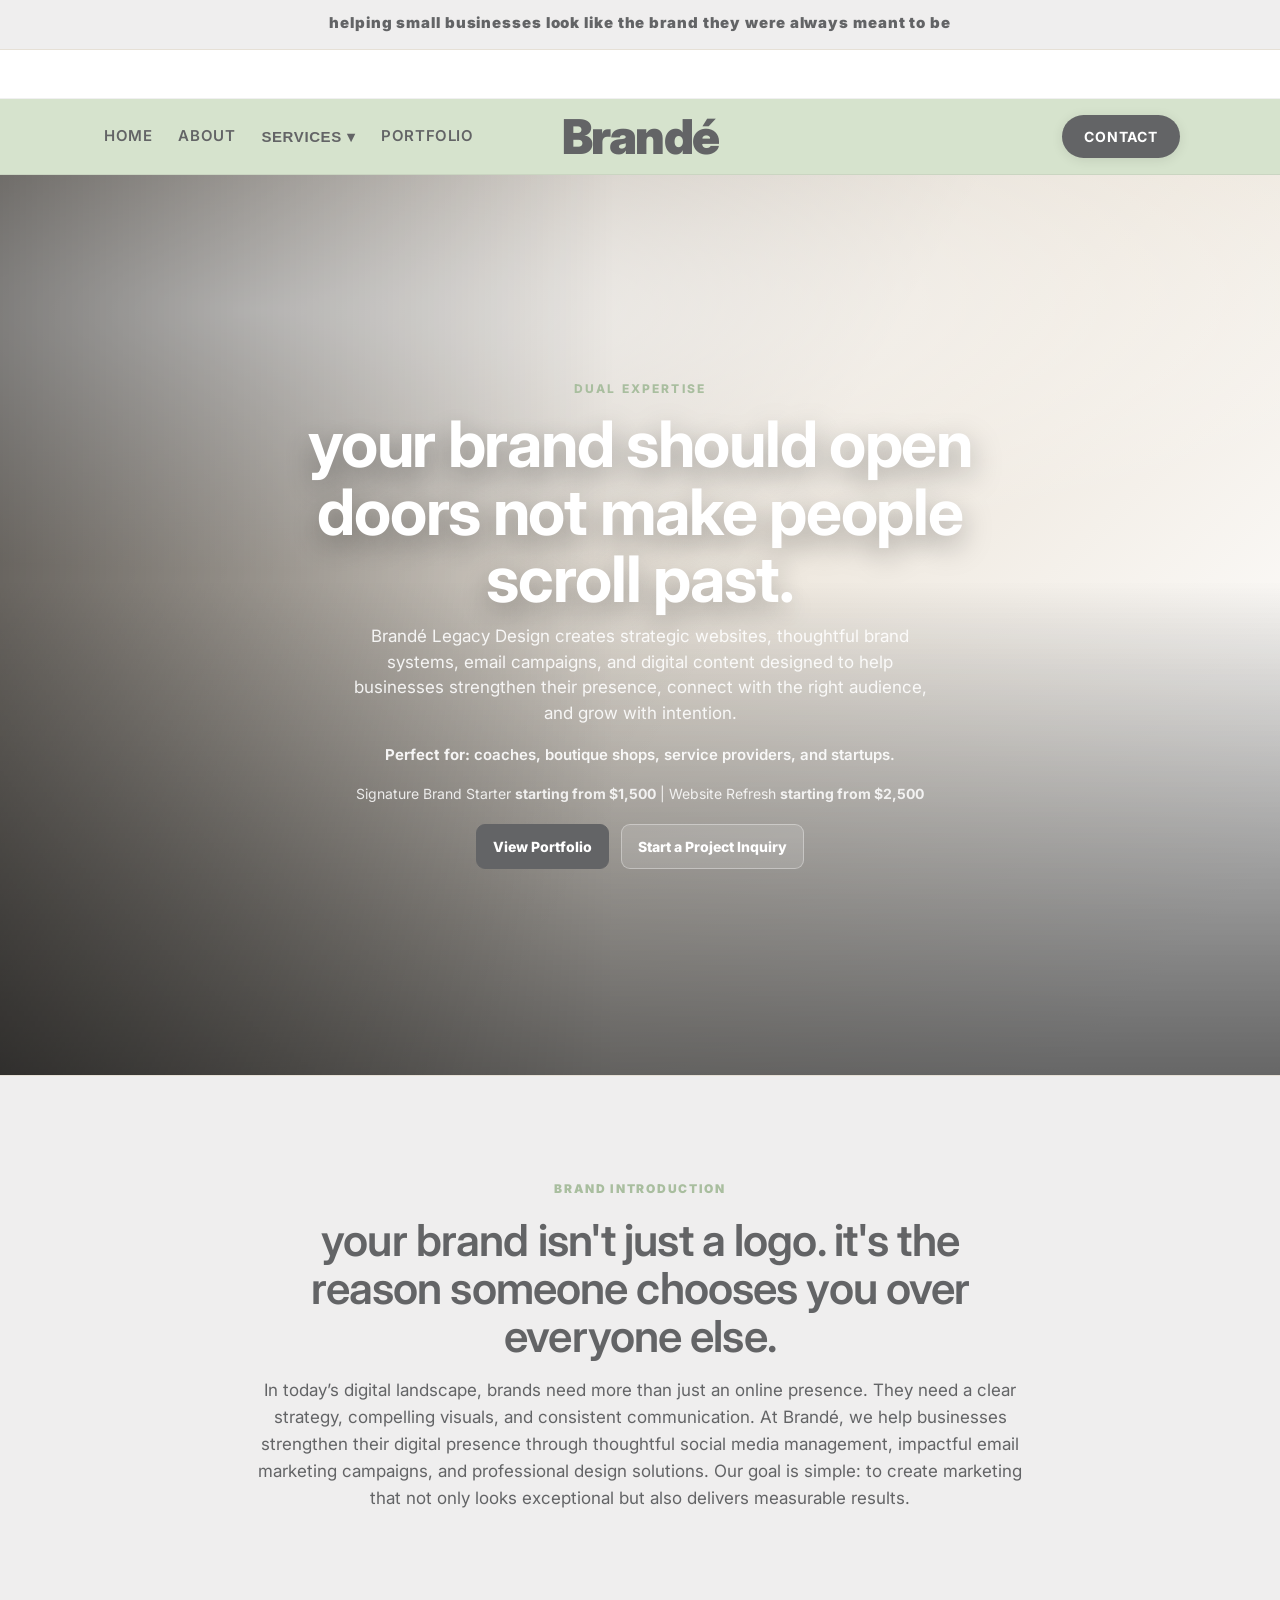
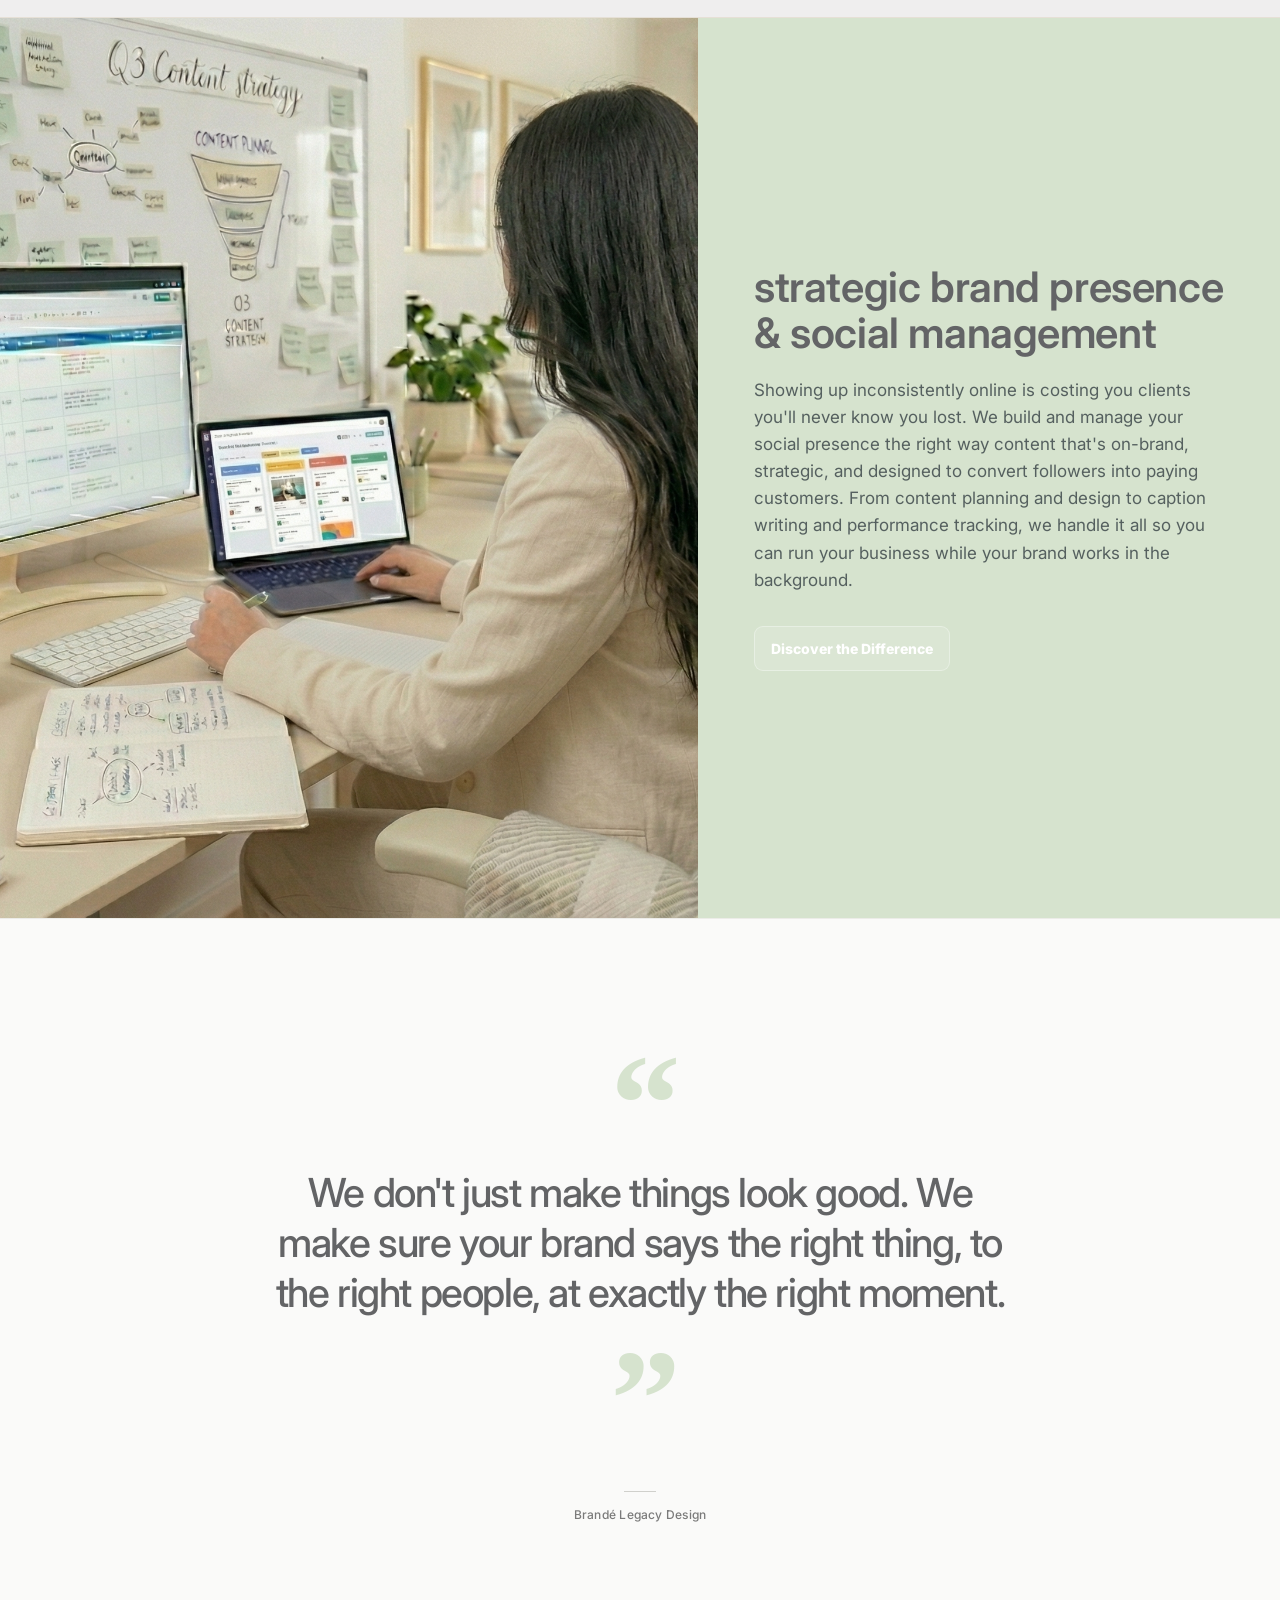
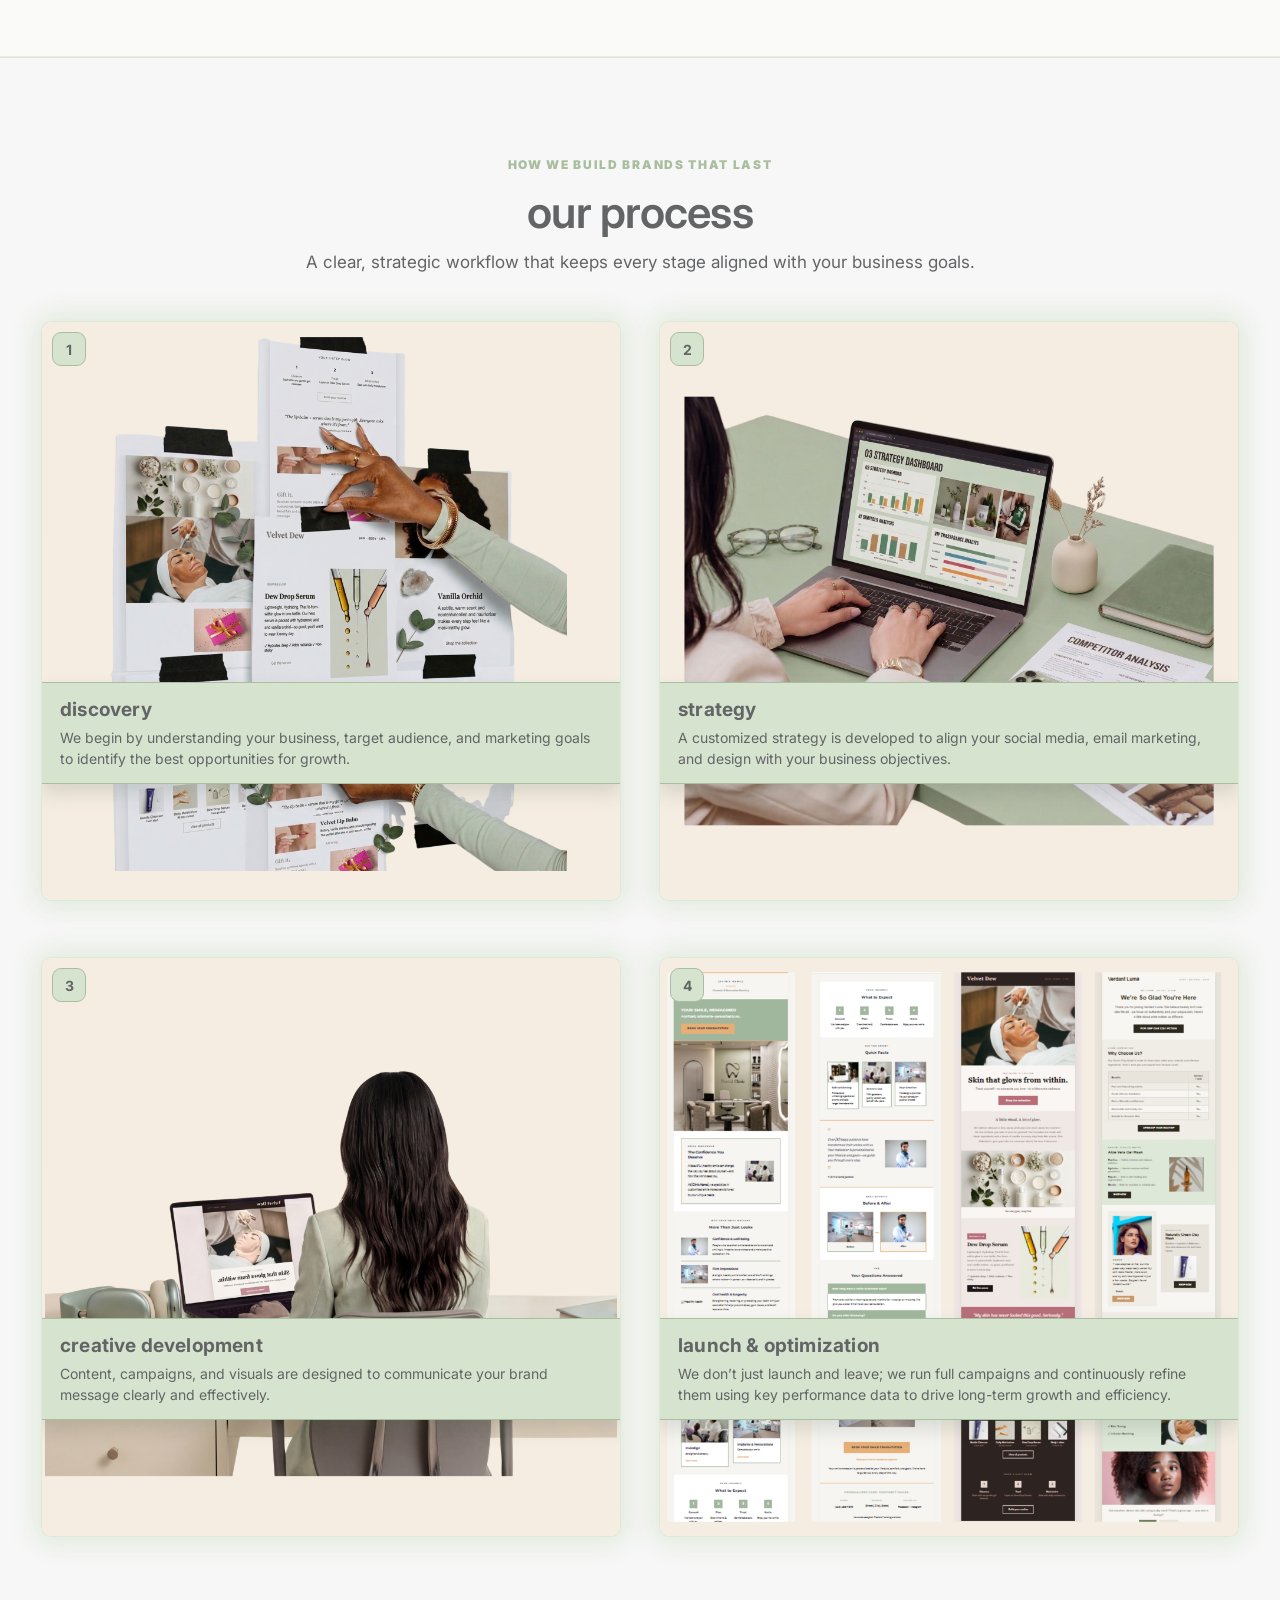
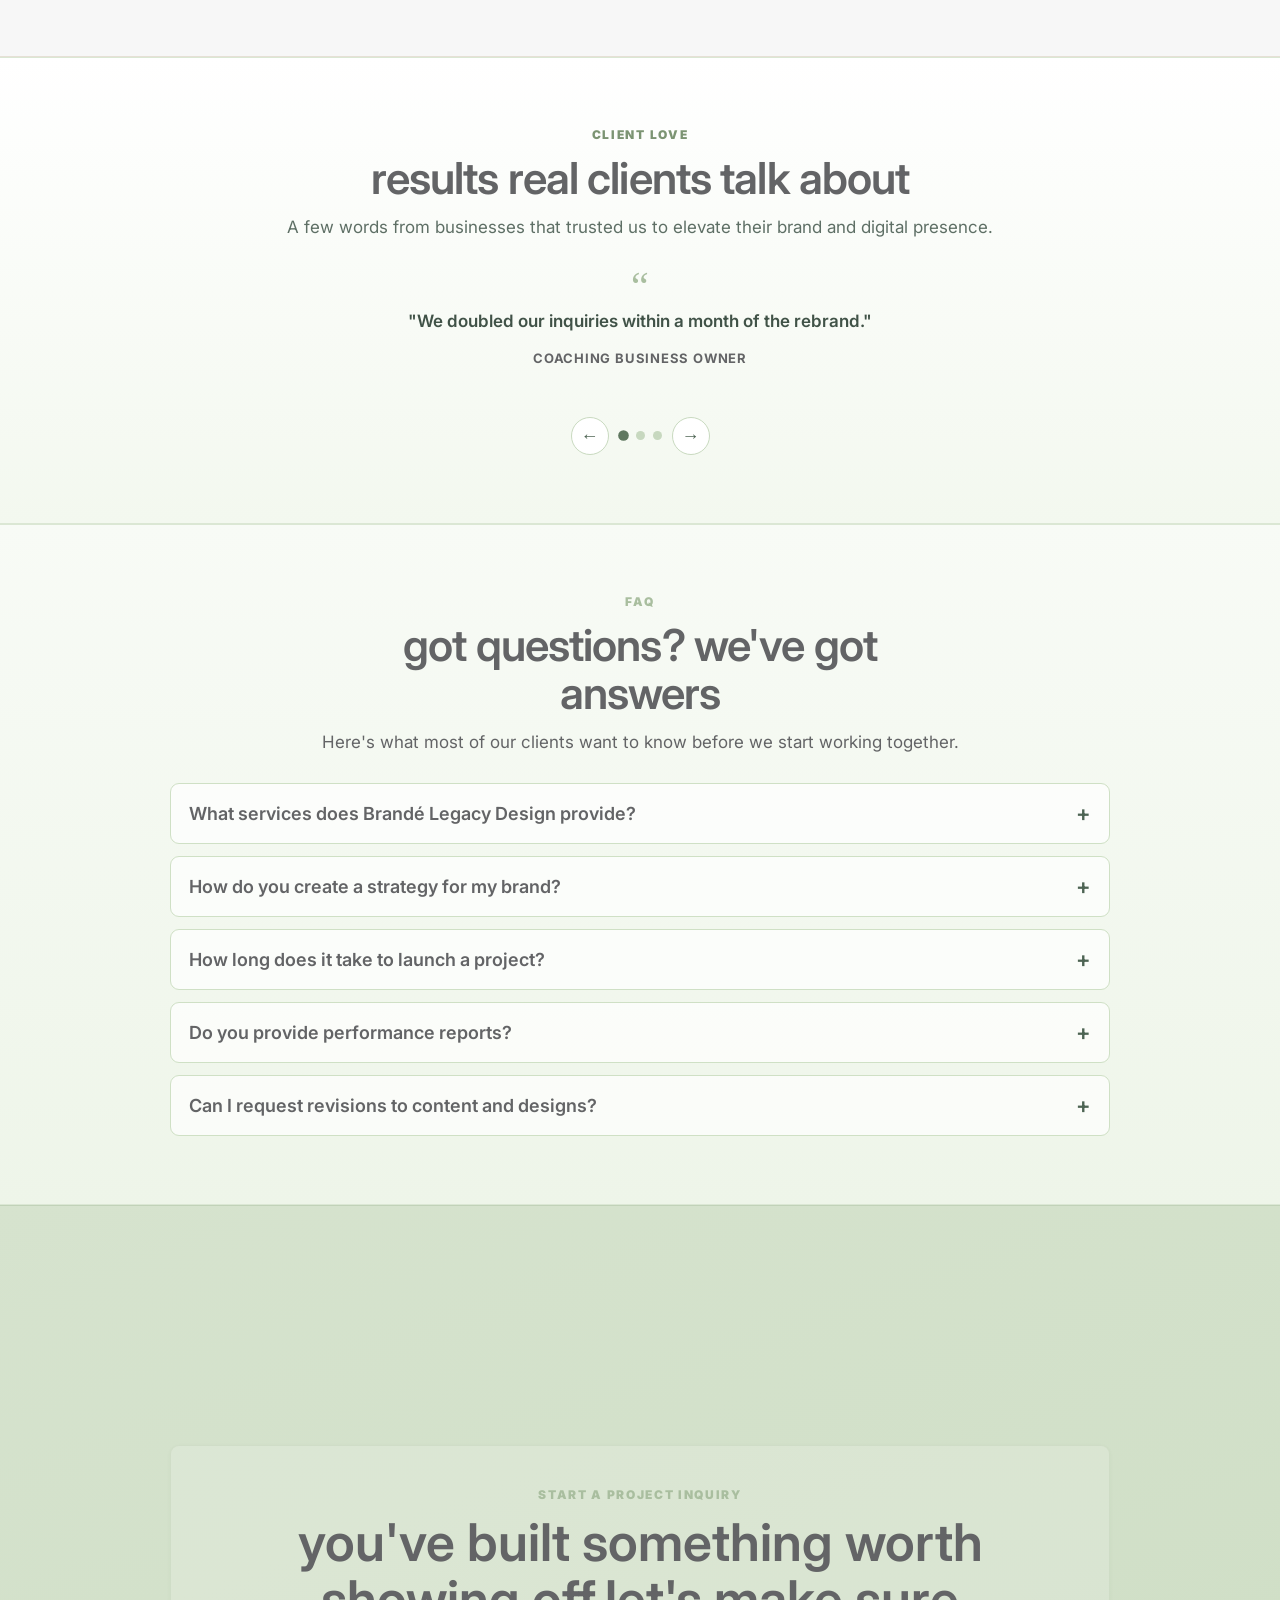
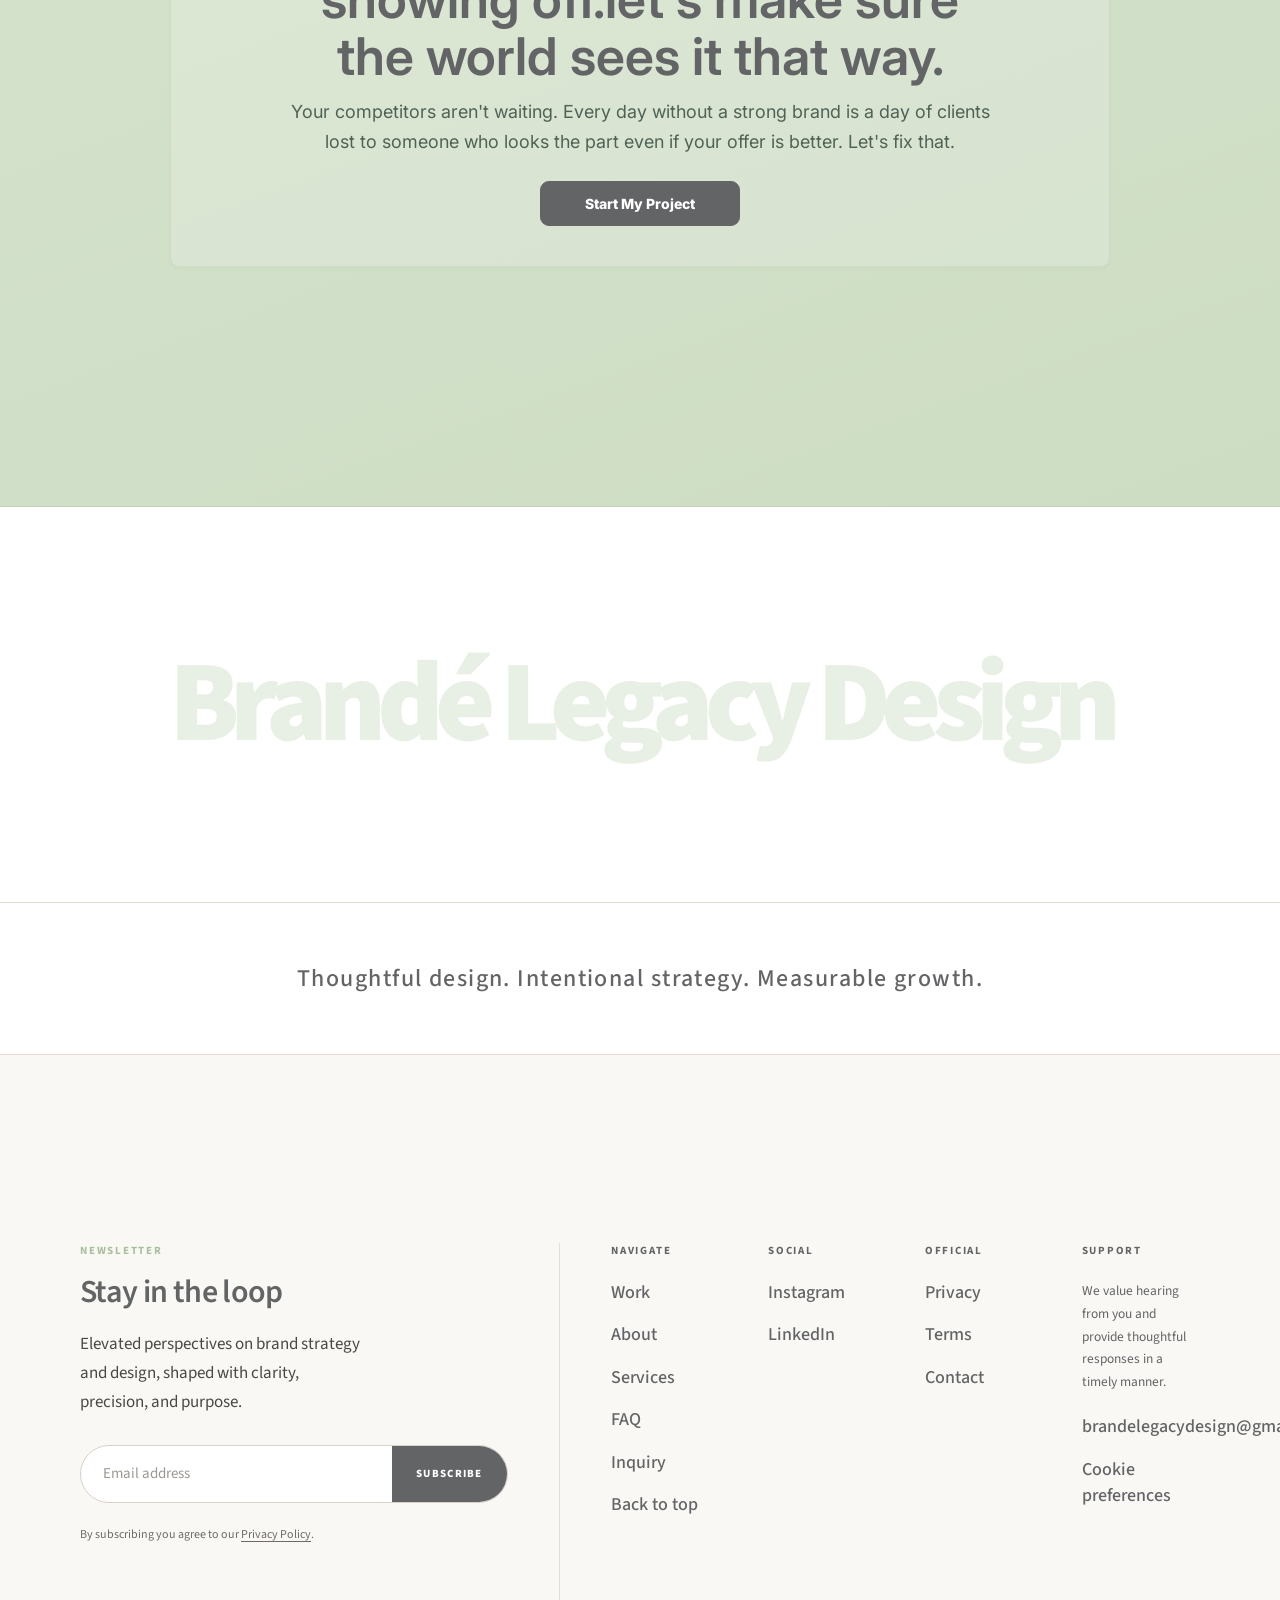
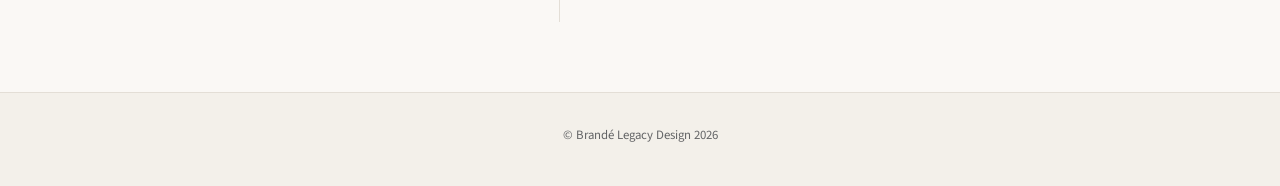
==== index.html @ 3b255304 "formupdate" ====
<!doctype html>
<html lang="en">
  <head>
    <meta charset="utf-8" />
    <meta name="viewport" content="width=device-width, initial-scale=1" />
    <title>Brand&eacute; Legacy Design</title>
    <link rel="icon" type="image/png" href="https://raw.githubusercontent.com/KeralPatel3095/Brande_Images/9cf67e094aeaa130865a33879009bbd9b97c3873/Brand%C3%A9.png">
    <link rel="stylesheet" href="includes/site-layout.css" />
    <style>
      main{padding:0}
      /* Section flow inspired by home.html */
      main > section{
        width:100%;
        min-height:auto;
        padding:68px 0;
        scroll-margin-top:120px; /* keep anchor targets below sticky header */
        overflow:visible;
        background:linear-gradient(180deg, #D6E3CE 0%, #EFEEEE 55%, #ffffff 100%);
        transition: background .45s ease;
        position:relative;
      }
      main > section > .container{
        height:auto;
        display:block;
        transform: translateY(0);
        filter:none;
      }

      /* Heading transitions: from top to down */
      main > section h1,
      main > section .sectionTitle,
      main > section .portfolioKicker,
      main > section .founderKicker,
      main > section .workflowText h2{
        opacity:0;
        transform: translateY(28px);
        transition:
          opacity 1.05s cubic-bezier(0.25, 0.46, 0.45, 0.94),
          transform 1.05s cubic-bezier(0.25, 0.46, 0.45, 0.94);
      }
      main > section.inView h1,
      main > section.inView .sectionTitle,
      main > section.inView .portfolioKicker,
      main > section.inView .founderKicker,
      main > section.inView .workflowText h2{
        opacity:1;
        transform: translateY(0);
      }

      /* Text transitions: from bottom to up */
      main > section .subhead,
      main > section .sectionLead,
      main > section .brandText,
      main > section .productDesc,
      main > section .productName,
      main > section .workflowText p,
      main > section .workflowList li{
        opacity:0;
        transform: translateY(24px);
        transition:
          opacity 1.05s cubic-bezier(0.25, 0.46, 0.45, 0.94) .16s,
          transform 1.05s cubic-bezier(0.25, 0.46, 0.45, 0.94) .16s;
      }
      main > section.inView .subhead,
      main > section.inView .sectionLead,
      main > section.inView .brandText,
      main > section.inView .productDesc,
      main > section.inView .productName,
      main > section.inView .workflowText p,
      main > section.inView .workflowList li{
        opacity:1;
        transform: translateY(0);
      }

      @media (hover: none){
        /* No extra hover transition effects */
      }
      @media (prefers-reduced-motion: reduce){
        main > section *,
        .heroImg,
        .heroImgBg{
          transition:none !important;
          animation:none !important;
          transform:none !important;
          opacity:1 !important;
          filter:none !important;
        }
      }
      section{padding:0}
      .hero{
        padding:0;
        min-height:100svh;
      }
      /* Make the hero edge-to-edge wider */
      .hero .container{
        max-width:100%;
        padding:0;
      }
      .heroGrid{
        display:grid;
        grid-template-columns: 1fr;
        gap:0;
        align-items:stretch;
        min-height:100svh;
      }
      .heroCard{
        border:0;
        border-radius:0;
        overflow:hidden;
        background:
          radial-gradient(1200px 260px at 20% 15%, rgba(255,255,255,.75), rgba(255,255,255,0)),
          linear-gradient(120deg, rgba(0,0,0,.22), rgba(0,0,0,.0) 55%),
          linear-gradient(0deg, rgba(0,0,0,.35), rgba(0,0,0,0) 55%),
          linear-gradient(135deg, #cfc6bb 0%, #efe9e0 55%, #ffffff 90%);
        position:relative;
        min-height:0;
        height:100%;
      }
      .heroImg{
        position:absolute;
        inset:0;
        overflow:hidden;
        z-index:0;
        pointer-events:none;
      }
      .heroImgBg{
        position:absolute;
        inset:-18%;
        background:
          url("https://raw.githubusercontent.com/KeralPatel3095/Brande_Images/f3fb347095c43f815e14a7463cf3993e6d46682f/hero-image.png")
          center / cover no-repeat;
        transform:scale(1);
        transform-origin:50% 50%;
        will-change:transform;
        filter:blur(0) brightness(1);
        animation:heroZoomCycle 16s ease-in-out infinite;
      }
      .heroImg::after{
        content:"";
        position:absolute;
        inset:0;
        z-index:1;
        pointer-events:none;
        background:
          linear-gradient(90deg, rgba(0,0,0,.42) 0%, rgba(0,0,0,0) 48%),
          linear-gradient(0deg, rgba(0,0,0,.38) 0%, rgba(0,0,0,0) 55%);
      }
      /* Loop: zoomed in → zoom out (full framing) → zoom in again (seamless repeat) */
      @keyframes heroZoomCycle{
        0%, 100%{
          transform:scale(1.18);
          filter:blur(0) brightness(1);
        }
        50%{
          transform:scale(1);
          filter:blur(0) brightness(1);
        }
      }
      .heroContent{
        position:relative;
        padding:34px 30px;
        display:flex;
        flex-direction:column;
        justify-content:center;
        align-items:center;
        text-align:center;
        height:100%;
        max-width:900px;
        margin:0 auto;
        width:100%;
      }
      .kicker{
        
        display:inline-flex;
        align-items:center;
        justify-content:center;
        gap:10px;
        font-weight:800;
        letter-spacing:.18em;
        text-transform:uppercase;
        font-size:12px;
        color: #a9be9f;
        /* color:rgba(255,255,255,.75); */
        margin-bottom:12px;
      }
      h1{
        margin:0 0 12px;
        font-size:64px;
        line-height:1.05;
        letter-spacing:-.02em;
        color:#ffffff;
        text-shadow:0 10px 30px rgba(0,0,0,.35);
      }
      .hero .heroContent h1{
        text-align:center;
        max-width:18ch;
        margin-left:auto;
        margin-right:auto;
        text-transform: lowercase;
      }
      .subhead{
        margin:0 0 18px;
        color:rgba(255,255,255,.88);
        font-size:17px;
        max-width:54ch;
      }
      .hero .heroContent .subhead{
        margin-left:auto;
        margin-right:auto;
        text-align:center;
      }
      .heroWhoFor{
        margin:0 0 16px;
        color:rgba(255,255,255,.9);
        font-size:15px;
        font-weight:600;
        text-align:center;
      }
      .heroPricing{
        margin:0 0 14px;
        color:rgba(255,255,255,.84);
        font-size:14px;
        text-align:center;
      }
      .heroActions{
        display:flex;
        gap:12px;
        flex-wrap:wrap;
        margin-top:6px;
        justify-content:center;
      }
      .btn{
        display:inline-flex;
        align-items:center;
        justify-content:center;
        border-radius:9px;
        padding:11px 16px;
        font-weight:800;
        font-size:14px;
        border:1px solid rgba(255,255,255,.35);
        background:rgba(255,255,255,.12);
        color:#fff;
      }
      .btn:hover{background:rgba(255,255,255,.18)}
      .btn{
        transition: color .2s ease, background .2s ease, border-color .2s ease, transform .2s ease;
      }
      .btn:hover{
        transform: translateY(-1px);
      }
      .btnPrimary{
        background:#636466;
        border-color:var(--accent);
        color:var(--accentText);
      }

      .sideCard{display:none}

      .sectionTitle{
        font-family:var(--font-sans);
        font-size:44px;
        font-weight:600;
        line-height:1.1;
        margin:0 0 10px;
        letter-spacing:-.02em;
        color:#636466;
      }
      .sectionLead{
        margin:0 0 20px;
        color:var(--muted);
        font-size:17px;
        max-width:70ch;
      }

      /* Brand note / cream blocks */
      .creamBlock{
        background:var(--cream);
        border-top:1px solid #e6e0d6;
        border-bottom:1px solid #e6e0d6;
        /* Slightly taller than default main sections (~68px) */
        padding-top:clamp(100px,10vw,104px);
        padding-bottom:clamp(100px,10vw,104px);
      }
      .founderKicker{
        font-family:var(--font-sans);
        text-align:center;
        letter-spacing:.14em;
        font-weight:900;
        font-size:12px;
        text-transform:uppercase;
        color: #a9be9f;
        margin-bottom:18px;
      }
      .creamBlock .sectionTitle{
        text-align:center;
        max-width:24ch;
        margin:0 auto 16px;
      }
      .brandText{
        font-family:var(--font-sans);
        font-weight:400;
        text-align:center;
        max-width:70ch;
        margin:0 auto;
        color:#636466;
        font-size:17px;
        line-height:1.6;
      }
      .founderSig{
        margin-top:22px;
        text-align:center;
        font-weight:900;
        color:#636466;
      }

      /* Quote strip: full-width band, centered block (#capabilities) */
      .quoteFullBleed{
        width:100%;
        margin:0;
        padding:clamp(72px,11vw,132px) clamp(20px,6vw,64px);
        box-sizing:border-box;
        background:#fafaf9;
        border-top:1px solid #ecece8;
        border-bottom:1px solid #ecece8;
      }
      .quoteFullBleedInner{
        max-width:min(var(--container),100%);
        margin:0 auto;
        display:flex;
        justify-content:center;
        align-items:center;
        width:100%;
      }
      .quoteFullBleedFigure{
        margin:0 auto;
        max-width:min(78ch,100%);
        width:100%;
        text-align:center;
        padding:0;
        border:none;
      }
      .quoteFullBleed blockquote{
        margin:0;
        padding:0;
        border:none;
        position:relative;
        text-align:center;
      }
      /* Large decorative quotation marks */
      .quoteFullBleed blockquote::before{
        content:"\201C";
        display:block;
        font-family:Georgia,"Times New Roman",Times,serif;
        font-size:clamp(72px,14vw,140px);
        line-height:.75;
        font-weight:600;
        color:var(--main);
        letter-spacing:-.08em;
        margin:0 auto clamp(4px,1.5vw,12px);
        user-select:none;
      }
      .quoteFullBleed blockquote::after{
        content:"\201D";
        display:block;
        font-family:Georgia,"Times New Roman",Times,serif;
        font-size:clamp(72px,14vw,140px);
        line-height:.75;
        font-weight:600;
        color:var(--main);
        letter-spacing:-.08em;
        margin:clamp(16px,3vw,28px) auto 0;
        user-select:none;
      }
      .quoteFullBleed .quoteText{
        margin:0;
        font-size:clamp(22px,3.6vw,40px);
        line-height:1.25;
        font-weight:500;
        letter-spacing:-.035em;
        color:#636466;
        text-wrap:balance;
      }
      .quoteFullBleed figcaption{
        margin:clamp(28px,4vw,40px) 0 0;
        padding:0;
        font-size:12px;
        font-weight:500;
        letter-spacing:.02em;
        text-transform:none;
        color:#7a7a7a;
      }
      .quoteFullBleed figcaption::before{
        content:"";
        display:block;
        width:32px;
        height:1px;
        background:#d0d0cc;
        margin:0 auto 14px;
      }

      .splitMediaWrap{
        position:relative;
      }
      .splitMediaWrap.splitRight{
        padding-right:50%;
      }
      .splitMediaWrap.splitLeft{
        padding-left:50%;
      }
      .splitMedia{
        position:absolute;
        top:0;
        bottom:0;
        width:46%;
        border-radius:9px;
        border:1px solid #e6e0d6;
        background:
          linear-gradient(135deg, rgba(0,0,0,.18), rgba(0,0,0,0) 55%),
          radial-gradient(800px 320px at 20% 40%, rgba(255,255,255,.45), rgba(255,255,255,0) 60%),
          linear-gradient(180deg, #f0ede7, #ffffff 70%);
      }
      .splitRight .splitMedia{
        right:0;
      }
      .splitLeft .splitMedia{
        left:0;
      }
      .splitMedia::after{
        content:"";
        position:absolute;
        inset:14px;
        border-radius:9px;
        border:1px dashed rgba(0,0,0,.14);
        opacity:.35;
      }
      .workflowSection{
        background:#D6E3CE;
        height:100%;
        min-height:100svh;
      }
      .workflowInner{
        display:grid;
        grid-template-columns:1.2fr 1fr;
        gap:0;
        align-items:stretch;
        min-height:100svh;
        height:100%;
      }
      .workflowMedia{
        display:flex;
        flex-direction:column;
        min-height:100svh;
        align-self:stretch;
      }
      .workflowVisual{
        flex:1 1 auto;
        min-height:100svh;
        height:100%;
        position:relative;
        overflow:hidden;
      }
      .workflowVisual .workflowImg{
        position:absolute;
        inset:0;
        width:100%;
        height:100%;
        object-fit:cover;
        display:block;
        transition: opacity .6s ease-out, transform .6s ease-out;
      }
      .workflowVisual .workflowImgDefault{
        opacity:1;
        transform:scale(1);
      }
      .workflowVisual .workflowImgHover{
        opacity:0;
        transform:scale(1.04);
      }
      .workflowVisual:hover .workflowImgDefault,
      .workflowVisual.is-alt .workflowImgDefault{
        opacity:0;
        transform:scale(1.05);
      }
      .workflowVisual:hover .workflowImgHover,
      .workflowVisual.is-alt .workflowImgHover{
        opacity:1;
        transform:scale(1);
      }
      .workflowVisualHint{
        display:none;
        margin:0;
        padding:10px 16px 0;
        font-size:11px;
        font-weight:700;
        letter-spacing:.12em;
        text-transform:uppercase;
        color:#5a6b5f;
        text-align:center;
      }
      .workflowText{
        padding:64px 56px;
        display:flex;
        flex-direction:column;
        justify-content:center;
      }
      .workflowText h2{
        font-size:42px;
        font-weight:600;
        line-height:1.1;
        margin:0 0 20px;
        color:#636466;
        text-transform:lowercase;
        letter-spacing:-0.01em;
      }
      .workflowText p{
        font-size:17px;
        color:#55605f;
        line-height:1.6;
        margin:0 0 16px;
        font-weight:400;
      }
      .workflowList{
        list-style:none;
        margin:0;
        padding:0;
      }
      .workflowList li{
        font-size:17px;
        color:#636466;
        margin-bottom:12px;
        padding-left:26px;
        position:relative;
        font-weight:500;
      }
      .workflowList li::before{
        content:"\2713";
        position:absolute;
        left:0;
        top:0;
        font-weight:700;
      }
      .workflowBtn{
        margin-top:16px;
        width:max-content;
      }
      #about{
        min-height:100svh;
        padding:0;
      }
      #about > .container{
        max-width:100%;
        padding:0;
        width:100%;
        height:100%;
      }
      #about .container.workflowSection{
        max-width:100%;
        padding:0;
        margin:0;
      }
      .productCard{
        transition: transform .35s ease, box-shadow .35s ease;
      }
      .productCard:hover{
        transform: translateY(-4px);
        box-shadow:0 12px 26px rgba(0,0,0,.08);
      }
      .advisoryKicker{
        text-align:center;
        letter-spacing:.14em;
        font-weight:900;
        font-size:12px;
        color: #a9be9f;
        text-transform:uppercase;
        margin-bottom:10px;
      }
      .advisoryLead{
        text-align:center;
        max-width:70ch;
        margin:0 auto 20px;
        color:var(--muted);
        font-weight:700;
      }
      .advisoryImages{
        display:grid;
        grid-template-columns:1fr 1fr;
        gap:18px;
        margin:18px 0 16px;
      }
      .advisorImg{
        height:320px;
        border-radius:9px;
        border:1px solid #e6e0d6;
        background:
          radial-gradient(520px 240px at 35% 20%, rgba(255,255,255,.45), rgba(255,255,255,0) 65%),
          linear-gradient(180deg, #eae2d8, #f9f7f4);
        position:relative;
        overflow:hidden;
      }
      .advisorImg::before{
        content:"";
        position:absolute;
        width:64%;
        height:70%;
        left:18%;
        bottom:-18%;
        border-radius:9px;
        background:rgba(0,0,0,.08);
        filter:blur(1px);
      }
      .cardGrid{
        display:grid;
        grid-template-columns:repeat(12, 1fr);
        gap:16px;
      }
      .card{
        border:1px solid var(--border);
        border-radius:var(--radius);
        background:#fff;
        padding:20px;
      }
      .span7{grid-column:span 7}
      .span5{grid-column:span 5}
      .span6{grid-column:span 6}
      .span12{grid-column:span 12}

      .bullets{
        margin:12px 0 0;
        padding:0;
        list-style:none;
        display:grid;
        gap:10px;
      }
      .bullets li{
        padding:12px 12px;
        border:1px solid var(--border);
        border-radius:9px;
        background:var(--surface);
      }
      .bullets li strong{
        display:block;
        margin-bottom:4px;
      }

      .processSteps{
        display:grid;
        grid-template-columns:repeat(2, minmax(0, 1fr));
        gap:20px;
        margin-top:30px;
      }
      .step{
        border:0;
        border-radius:0;
        background:transparent;
        padding:16px 10px 22px;
        display:flex;
        flex-direction:column;
        gap:14px;
        position:relative;
        overflow:visible;
        opacity:0;
        transform:translateY(16px) scale(.86);
        transition: box-shadow .3s ease, border-color .3s ease;
      }
      .step::after{
        content:none;
      }
      .step:hover{
        transform:translateY(0) scale(1);
        box-shadow:none;
      }
      @keyframes stepReveal{
        0%{
          opacity:0;
          transform:translateY(16px) scale(.9);
        }
        100%{
          opacity:1;
          transform:translateY(0) scale(1);
        }
      }
      @keyframes stepOneHero{
        0%{
          opacity:0;
          transform:translateY(16px) scale(.72);
        }
        52%{
          opacity:1;
          transform:translateY(0) scale(1.22);
        }
        100%{
          opacity:1;
          transform:translateY(0) scale(1);
        }
      }
      #portfolio.inView .processSteps .step{
        animation:stepReveal .8s cubic-bezier(.22,.61,.36,1) both;
      }
      #portfolio.inView .processSteps .step:nth-child(1){
        animation:stepOneHero 1.7s cubic-bezier(.16,.84,.44,1) both;
        z-index:2;
      }
      #portfolio.inView .processSteps .step:nth-child(2){animation-delay:1.55s}
      #portfolio.inView .processSteps .step:nth-child(3){animation-delay:1.9s}
      #portfolio.inView .processSteps .step:nth-child(4){animation-delay:2.25s}
      .stepImage{
        width:100%;
        aspect-ratio:1 / 1;
        border-radius:9px;
        overflow:hidden;
        border:0;
        background:transparent;
        position:relative;
        box-shadow:0 0 0 1px rgba(214, 227, 206, .55), 0 0 24px 8px rgba(214, 227, 206, .65);
      }
      .stepIndex{
        position:absolute;
        top:10px;
        left:10px;
        z-index:3;
        width:34px;
        height:34px;
        border-radius:9px;
        background:#D6E3CE;
        border:1px solid #a9be9f;
        color:#636466;
        display:flex;
        align-items:center;
        justify-content:center;
        font-size:14px;
        font-weight:700;
      }
      .stepImage img{
        width:100%;
        height:100%;
        object-fit:cover;
        display:block;
        transform:scale(1.02);
        transition:transform .6s ease;
      }
      .stepImageText{
        position:absolute;
        left:0;
        right:0;
        bottom:20%;
        z-index:2;
        background:#D6E3CE;
        color:#636466;
        padding:14px 18px;
        border-radius:0;
        border-top:1px solid #a9be9f;
        border-bottom:1px solid #a9be9f;
        font-size:15px;
        line-height:1.4;
        box-shadow:0 10px 18px rgba(45, 66, 47, .14);
      }
      .stepImageText strong{
        display:block;
        margin:0 0 4px;
        font-size:19px;
        font-weight:700;
        text-transform:lowercase;
        letter-spacing:.01em;
      }
      .stepImageText p{
        margin:0;
        font-size:14px;
        line-height:1.5;
        color:#636466;
      }
      .step:hover .stepImage img{
        transform:scale(1.08);
      }
      .portfolioGrid{
        display:grid;
        grid-template-columns:repeat(12, 1fr);
        gap:16px;
      }
      .thumb{
        grid-column:span 4;
        border:1px solid var(--border);
        border-radius:var(--radius);
        background:var(--surface);
        overflow:hidden;
      }
      .thumbImg{
        height:170px;
        background:
          radial-gradient(500px 120px at 15% 15%, rgba(255,255,255,.75), rgba(255,255,255,0)),
          linear-gradient(120deg, rgba(0,0,0,.10), rgba(0,0,0,0) 55%),
          linear-gradient(0deg, rgba(0,0,0,.10), rgba(0,0,0,0) 45%);
      }
      .thumbBody{padding:16px}
      .thumbBody h3{margin:0 0 6px; font-size:16px}
      .thumbBody p{margin:0; color:var(--muted); font-size:14px}

      /* Portfolio full-screen featured grid (reference layout) */
      #portfolio{
        background:var(--cream2);
        border-top:1px solid #e6e0d6;
        border-bottom:1px solid #e6e0d6;
        overflow:hidden;
      }
      #portfolio .container{
        max-width:100%;
        width:100%;
        padding-left:32px;
        padding-right:32px;
        padding-top:30px;
        padding-bottom:30px;
        justify-content:flex-start;
        align-items:center;
      }
      .portfolioKicker{
        text-align:center;
        letter-spacing:.14em;
        font-weight:900;
        font-size:12px;
        color: #a9be9f;
        text-transform:uppercase;
        margin-bottom:14px;
      }
      .portfolioTabs{
        display:flex;
        justify-content:center;
        gap:28px;
        flex-wrap:wrap;
        margin-bottom:26px;
      }
      .portfolioTab{
        font-weight:900;
        font-size:12px;
        letter-spacing:.06em;
        color:#6f6f6f;
        text-transform:uppercase;
        padding-bottom:10px;
        border-bottom:2px solid transparent;
      }
      .portfolioTabActive{
        color:#636466;
        border-bottom-color:#636466;
      }
      .featuredGrid{
        width:100%;
        display:grid;
        grid-template-columns: repeat(4, minmax(0, 1fr));
        gap:18px;
        align-items:start;
      }
      .productCard{
        display:flex;
        flex-direction:column;
        align-items:stretch;
        text-align:center;
      }
      .productImgPanel{
        height:250px;
        border-radius:9px;
        background:#fff;
        border:1px solid #e6e0d6;
        overflow:hidden;
        position:relative;
      }
      .productImgPanel img{
        width:100%;
        height:100%;
        object-fit:cover;
        display:block;
      }
      .productBadge{
        position:absolute;
        top:14px;
        left:14px;
        padding:6px 10px;
        border-radius:9px;
        border:1px solid rgba(0,0,0,.18);
        background:rgba(255,255,255,.9);
        font-weight:900;
        font-size:10px;
        letter-spacing:.08em;
        text-transform:uppercase;
        color:#636466;
        white-space:nowrap;
      }
      .productText{
        margin-top:14px;
      }
      .productName{
        font-weight:900;
        font-size:12px;
        letter-spacing:.02em;
        margin-bottom:3px;
        color:#636466;
        text-transform:uppercase;
      }
      .productDesc{
        font-weight:700;
        font-size:12px;
        color:#6f6f6f;
      }
      .portfolioFooterAction{
        margin-top:26px;
        text-align:center;
      }
      .portfolioShopBtn{
        border:1px solid #636466;
        background:transparent;
        color:#636466 !important;
        padding:10px 18px !important;
      }
      #testimonials{
        background:linear-gradient(180deg, #ffffff 0%, #f3f8ef 100%);
        border-top:1px solid #dbe7d4;
        border-bottom:1px solid #dbe7d4;
      }
      #testimonials .container{
        max-width:980px;
      }
      .testimonialsKicker{
        text-align:center;
        letter-spacing:.14em;
        font-weight:900;
        font-size:12px;
        color:#7c9473;
        text-transform:uppercase;
        margin-bottom:10px;
      }
      .testimonialsLead{
        text-align:center;
        max-width:66ch;
        margin:0 auto 28px;
        color:#5e6f65;
        font-size:17px;
        line-height:1.6;
      }
      .testimonialsCarousel{
        max-width:760px;
        margin:0 auto;
      }
      .testimonialsViewport{
        overflow:hidden;
      }
      .testimonialsTrack{
        display:flex;
        transition:transform .35s ease;
        will-change:transform;
      }
      .testimonialCard{
        min-width:100%;
        border:none;
        border-radius:0;
        background:transparent;
        padding:10px 4px;
        box-shadow:none;
        position:relative;
        text-align:center;
      }
      .testimonialCard::before{
        content:"\201C";
        position:absolute;
        top:-2px;
        left:50%;
        transform:translateX(-50%);
        font-size:40px;
        line-height:1;
        color:#a9be9f;
        font-family:Georgia, "Times New Roman", serif;
      }
      .testimonialQuote{
        margin:28px auto 14px;
        color:#405247;
        font-size:17px;
        line-height:1.65;
        font-weight:600;
        max-width:62ch;
      }
      .testimonialByline{
        margin:0;
        color:#636466;
        font-size:13px;
        font-weight:700;
        text-transform:uppercase;
        letter-spacing:.06em;
      }
      .testimonialsControls{
        margin-top:10px;
        display:flex;
        align-items:center;
        justify-content:center;
        gap:10px;
      }
      .testimonialNavBtn{
        width:38px;
        height:38px;
        border:1px solid #c9dac0;
        border-radius:999px;
        background:#fff;
        color:#4f6554;
        font-size:18px;
        line-height:1;
        cursor:pointer;
      }
      .testimonialNavBtn:hover{
        background:#f4faf0;
      }
      .testimonialDots{
        display:flex;
        align-items:center;
        gap:8px;
      }
      .testimonialDot{
        width:9px;
        height:9px;
        border-radius:999px;
        border:none;
        background:#c7d8bf;
        cursor:pointer;
        padding:0;
      }
      .testimonialDot.is-active{
        background:#5f775f;
        transform:scale(1.18);
      }
      #faq{
        background:linear-gradient(180deg, #f8fbf6, #eef5e9);
        border-top:1px solid #dbe7d4;
        border-bottom:1px solid #dbe7d4;
      }
      #faq .container{
        max-width:980px;
      }
      .faqKicker{
        text-align:center;
        letter-spacing:.14em;
        font-weight:900;
        font-size:12px;
        color: #a9be9f;
        text-transform:uppercase;
        margin-bottom:10px;
      }
      .faqLead{
        text-align:center;
        max-width:66ch;
        margin:0 auto 26px;
        color:#636466;
        font-size:17px;
        line-height:1.6;
      }
      .faqList{
        display:grid;
        gap:12px;
      }
      .faqItem{
        border:1px solid #cfe0c5;
        border-radius:9px;
        background:rgba(255,255,255,.72);
        overflow:hidden;
      }
      .faqItem summary{
        list-style:none;
        cursor:pointer;
        padding:16px 18px;
        font-weight:600;
        color:#636466;
        display:flex;
        align-items:center;
        justify-content:space-between;
        gap:14px;
      }
      .faqItem summary::-webkit-details-marker{
        display:none;
      }
      .faqItem summary::after{
        content:"+";
        font-size:22px;
        line-height:1;
        color:#4d6453;
        transition:transform .25s ease;
      }
      .faqItem[open] summary::after{
        transform:rotate(45deg);
      }
      .faqAnswer{
        padding:0 18px 16px;
        color:#4c5b52;
        font-size:17px;
        line-height:1.6;
      }
      .faqAnswer p{
        margin:0;
      }
      #final-cta{
        background:linear-gradient(160deg, #d6e3ce 0%, #cdddc3 100%);
        border-top:1px solid #c1d2b8;
        border-bottom:1px solid #c1d2b8;
        min-height:100svh;
        padding:0;
      }
      #final-cta .container{
        max-width:980px;
        min-height:100svh;
        display:flex;
        align-items:center;
        justify-content:center;
      }
      .finalCtaCard{
        border:1px solid rgba(185, 204, 176, .35);
        background:rgba(255,255,255,.18);
        border-radius:9px;
        padding:40px 28px;
        text-align:center;
        box-shadow:0 1px 4px rgba(67, 91, 70, .035);
        width:100%;
      }
      .finalCtaKicker{
        text-align:center;
        letter-spacing:.14em;
        font-weight:900;
        font-size:12px;
        color: #a9be9f;
        text-transform:uppercase;
        margin-bottom:10px;
      }
      .finalCtaTitle{
        margin:0 auto 12px;
        max-width:22ch;
        font-size:clamp(34px, 5vw, 52px);
        line-height:1.1;
        color:#636466;
        text-transform:lowercase;
        font-weight:600;
      }
      .finalCtaText{
        margin:0 auto 24px;
        max-width:64ch;
        color:#4f6255;
        font-size:18px;
        line-height:1.65;
      }
      .finalCtaBtn{
        min-width:200px;
      }

      /* —— Mobile: hero image, “more info” workflow, Our process —— */
      @keyframes heroZoomCycleMobile{
        0%, 100%{ transform:scale(1.1); filter:blur(0) brightness(1); }
        50%{ transform:scale(1); filter:blur(0) brightness(1); }
      }
      @media (max-width: 768px){
        .heroImgBg{
          background-position:center 32%;
          animation:heroZoomCycleMobile 14s ease-in-out infinite;
        }
        .heroImg::after{
          background:
            linear-gradient(180deg, rgba(0,0,0,.52) 0%, rgba(0,0,0,.28) 42%, rgba(0,0,0,.12) 100%),
            linear-gradient(90deg, rgba(0,0,0,.38) 0%, rgba(0,0,0,0) 52%);
        }
        .heroContent{
          padding:28px 18px 36px;
        }
        .hero .heroContent h1{
          max-width:22ch;
          font-size:clamp(30px,8.2vw,40px);
          line-height:1.12;
          text-transform: lowercase;
        }
        .hero .heroContent .subhead{
          font-size:16px;
          max-width:42ch;
        }
        .heroActions{
          gap:10px;
        }

        /* More info: same crossfade as desktop; tap toggles on touch */
        #about{
          min-height:auto;
          padding:0;
        }
        .workflowInner{
          grid-template-columns:1fr;
          min-height:auto;
          height:auto;
        }
        .workflowMedia{
          min-height:0;
        }
        .workflowVisual{
          min-height:min(72vw,380px);
          height:min(72vw,380px);
          flex:none;
          position:relative;
          overflow:hidden;
          display:block;
          cursor:pointer;
          -webkit-tap-highlight-color:transparent;
        }
        .workflowVisual .workflowImg{
          position:absolute;
          inset:0;
          width:100%;
          height:100%;
          min-height:0;
          max-height:none;
          object-fit:cover;
        }
        .workflowVisualHint{
          display:block;
        }
        .workflowText{
          padding:36px 20px 44px;
        }
        .workflowText h2{
          font-size:clamp(28px,6vw,34px);
          margin-bottom:14px;
        }
        .workflowText p{
          font-size:16px;
          margin-bottom:14px;
        }
        .workflowBtn{
          width:100%;
          max-width:100%;
          justify-content:center;
        }

        /* Our process */
        #portfolio .container{
          padding:24px 16px 36px;
        }
        #portfolio .sectionTitle{
          font-size:clamp(28px,6vw,36px);
        }
        #portfolio .sectionLead{
          font-size:16px;
          padding:0 4px;
        }
        .processSteps{
          grid-template-columns:1fr;
          gap:28px;
          margin-top:22px;
        }
        .step{
          padding:8px 0 18px;
        }
        .stepImage{
          aspect-ratio:auto;
          display:flex;
          flex-direction:column;
          overflow:visible;
          border-radius:10px;
        }
        .stepImage img{
          aspect-ratio:1/1;
          height:auto;
          min-height:220px;
          max-height:min(88vw,360px);
          object-fit:cover;
        }
        .stepImageText{
          position:relative;
          left:auto;
          right:auto;
          bottom:auto;
          margin-top:0;
          padding:16px 14px;
          border-radius:0 0 10px 10px;
          border-top:1px solid #a9be9f;
          border-bottom:1px solid #a9be9f;
          box-shadow:none;
        }
        .stepImageText strong{
          font-size:18px;
        }
        .stepImageText p{
          font-size:15px;
        }
        #portfolio.inView .processSteps .step:nth-child(2),
        #portfolio.inView .processSteps .step:nth-child(3),
        #portfolio.inView .processSteps .step:nth-child(4){
          animation-delay:.12s;
        }
      }
      @media (hover: none) and (min-width: 769px){
        .workflowVisualHint{
          display:block;
        }
      }
      @media (max-width: 480px){
        .workflowVisual{
          min-height:min(78vw,340px);
          height:min(78vw,340px);
        }
        .stepImage img{
          min-height:200px;
        }
      }
    </style>
  </head>

  <body>
    <div class="headerPreNav" id="headerPreNav" style="--pre-hide:0">
      <div class="promoStrip">
        <div class="container">
          <div class="promoText" style="text-transform: lowercase;">Helping Small Businesses Look Like the Brand They Were Always Meant to Be</div>
        </div>
      </div>
      <div class="SpaceInBetween" aria-hidden="true">
        <div class="container">
          <div class="spaceInBetweenText"></div>
        </div>
      </div>
    </div>

    <header class="siteHeaderBar" id="siteHeaderBar" aria-label="Main header">
      <div class="container">
        <div class="topbar">
          <button
            type="button"
            class="menuToggleButton"
            id="mobileMenuToggle"
            aria-label="Open navigation menu"
            aria-controls="mobilePrimaryNav"
            aria-expanded="false"
          >
            ☰
          </button>

          <nav class="leftNav" aria-label="Primary navigation left">
            <ul>
              <li><a class="link" href="index.html">Home</a></li>
              <li><a class="link" href="about.html">About</a></li>
              <li>
                <button
                  type="button"
                  class="navButton"
                  data-mega="services"
                  aria-haspopup="dialog"
                  aria-controls="megaMenuOverlay"
                >
                  Services ▾
                </button>
              </li>

              <li>
                <a class="link" href="portfolio.html">Portfolio</a>
              </li>
            </ul>
          </nav>

          <a href="index.html" class="logoWordmark" aria-label="Brandé Legacy Design logo">Brand&eacute;</a>

          <nav class="rightNav" id="mobilePrimaryNav" aria-label="Primary navigation right">
            <ul>
              <li><a class="ctaBtn" href="contact.html">Contact</a></li>
            </ul>
          </nav>
        </div>
      </div>
    </header>

    <!-- Full-page mega menu overlay (Services only) -->
    <div id="megaMenuOverlay" class="overlayMenu" role="dialog" aria-modal="true" aria-hidden="true">

      <div class="overlayInner">
        <div class="overlayLeft">
          <button type="button" class="overlayBack" id="megaMenuBack">Back</button>
          <div class="overlayTitle" id="megaMenuTitle">Services</div>

          <div class="overlayList" role="menu" aria-label="Menu items">
            <button type="button" class="overlayItem" data-services-target="Brand-focusedmarketingwebsites.html">
              Brand-focused marketing websites
            </button>
            <button type="button" class="overlayItem" data-services-target="emailcampaigndesign.html">
              Email Campaign Design
            </button>
            <!-- <button type="button" class="overlayItem" data-services-target="instagramstoriesandpost.html">
              Instagram post and stories
            </button>
            <button type="button" class="overlayItem" data-services-target="brandidentity.html">
              Brand Identity
            </button> -->
            <button type="button" class="overlayItem" data-services-target="socialmediammanagemtent.html">
              Social media management
            </button>
          </div>
        </div>

        <div class="overlayRight">
          <div class="overlayPreviewGrid" aria-label="Images preview">
            <div class="overlayPreviewTile">
              <div class="previewBadge" style="top:12px; left:12px;">Featured</div>
              <img
                alt=""
                loading="lazy"
                src="images/"
                style="object-position: 16% 50%;"
              />
            </div>

            <div class="overlayPreviewTile">
              <div class="previewBadge" style="top:12px; left:12px;">New</div>
              <img
                alt=""
                loading="lazy"
                src=""
                style="object-position: 48% 50%;"
              />
            </div>

            <div class="overlayPreviewTile">
              <div class="previewBadge" style="top:12px; left:12px;">Limited</div>
              <img
                alt=""
                loading="lazy"
                src=""
                style="object-position: 74% 50%;"
              />
            </div>
          </div>
        </div>
      </div>
    </div>

    <main>
      <!-- 1. The Hero Section: First Impression -->
      <section class="hero" id="top" aria-label="Hero section">
        <div class="container">
          <div class="heroGrid">
            <div class="heroCard">
              <div class="heroImg" aria-hidden="true">
                <span class="heroImgBg"></span>
              </div>
              <div class="heroContent">
                <div class="kicker">dual expertise</div>
                <h1>Your brand should open doors not make people scroll past.</h1>
                <p class="subhead">
                  Brandé Legacy Design creates strategic websites, thoughtful brand systems, email campaigns, and digital content designed to help businesses strengthen their presence, connect with the right audience, and grow with intention.
                </p>
                <p class="heroWhoFor">
                  <strong>Perfect for:</strong> coaches, boutique shops, service providers, and startups.
                </p>
                <p class="heroPricing">
                  Signature Brand Starter <strong>starting from $1,500</strong> | Website Refresh <strong>starting from $2,500</strong>
                </p>
                <div class="heroActions">
                  <a class="btn btnPrimary" href="portfolio.html">View Portfolio</a>
                  <a class="btn" href="#final-cta">Start a Project Inquiry</a>
                </div>
              </div>
            </div>

            <aside class="sideCard" aria-label="Quick summary">
              <div>
                <h2>the full-cycle approach</h2>
                <p>A stunning website is the foundation; a managed social presence is the engine.</p>
                <div class="pillRow" aria-label="Highlights">
                  <div class="pill">Design + Management</div>
                  <div class="pill">Monthly Analytics</div>
                  <div class="pill">Strategy + Execution</div>
                </div>
              </div>
              <div>
                <p><strong>Currently booking:</strong> next month.</p>
              </div>
            </aside>
          </div>
        </div>
      </section>

      <!-- 2.Brand introduction -->
      <section id="value" aria-label="Founder note" class="creamBlock">
        <div class="container">
          <div class="founderKicker">BRAND INTRODUCTION</div>
          <h2 class="sectionTitle" style="text-transform: lowercase;">
            Your brand isn't just a logo. It's the reason someone chooses you over everyone else.          </h2>
          <p class="brandText">
            In today&rsquo;s digital landscape, brands need more than just an online presence. They need a clear strategy, compelling visuals, and consistent communication.
            At Brand&eacute;, we help businesses strengthen their digital presence through thoughtful social media management, impactful email marketing campaigns, and professional design solutions.
            Our goal is simple: to create marketing that not only looks exceptional but also delivers measurable results.
          </p>
        </div>
      </section>

      <!-- more info  -->
      <section id="about" aria-label="About Brandé Legacy Design">
        <div class="container workflowSection">
          <div class="workflowInner">
            <div class="workflowMedia">
              <div
                class="workflowVisual"
                tabindex="0"
                role="button"
                aria-label="Switch between two brand photos"
                aria-pressed="false"
              >
                <img class="workflowImg workflowImgDefault" src="images/Home1.1.png" alt="Brand presence visual" loading="lazy" />
                <img class="workflowImg workflowImgHover" src="images/Home1.2.png" alt="Alternate brand visual" loading="lazy" />
              </div>
              <!-- <p class="workflowVisualHint">Tap image to see alternate view</p> -->
            </div>
            <div class="workflowText">
              <h2>Strategic Brand Presence & Social Management</h2>
              <p>
                Showing up inconsistently online is costing you clients you'll never know you lost. We build and manage your social presence the right way content that's on-brand, strategic, and designed to convert followers into paying customers.
                From content planning and design to caption writing and performance tracking, we handle it all so you can run your business while your brand works in the background. </p>
             
             
              <a href="socialmediammanagemtent.html" class="btn workflowBtn">Discover the Difference</a>
            </div>
          </div>
        </div>
      </section>

      <!-- 3b. Minimal quote block (between story and process) -->
      <section id="capabilities" class="quoteFullBleed" aria-label="Brand philosophy">
        <div class="quoteFullBleedInner">
          <figure class="quoteFullBleedFigure">
            <blockquote>
              <p class="quoteText">
                We don't just make things look good. We make sure your brand says the right thing, to the right people, at exactly the right moment.</p>
            </blockquote>
            <figcaption>Brand&eacute; Legacy Design</figcaption>
          </figure>
        </div>
      </section>

      <!-- our Process -->
      <section id="portfolio" aria-label="Our process">
        <div class="container">
          <div class="portfolioKicker">How We Build Brands That Last</div>
          <h2 class="sectionTitle" style="text-align:center; max-width:20ch; margin:0 auto 14px; text-transform:lowercase;">Our Process</h2>
          <p class="sectionLead" style="text-align:center; max-width:70ch; margin:0 auto 10px;">
            A clear, strategic workflow that keeps every stage aligned with your business goals.
          </p>

          <div class="processSteps" aria-label="Our process steps">
            <article class="step">
              <div class="stepImage">
                <span class="stepIndex">1</span>
                <img src="images/Home.Discovery.jpg" alt="" loading="lazy" />
                <div class="stepImageText">
                  <strong>Discovery</strong>
                  <p>We begin by understanding your business, target audience, and marketing goals to identify the best opportunities for growth.</p>
                </div>
              </div>
            </article>
            <article class="step">
              <div class="stepImage">
                <span class="stepIndex">2</span>
                <img src="images/Home.Stratergy.jpg" alt="" loading="lazy" />
                <div class="stepImageText">
                  <strong>Strategy</strong>
                  <p>A customized strategy is developed to align your social media, email marketing, and design with your business objectives.</p>
                </div>
              </div>
            </article>
            <article class="step">
              <div class="stepImage">
                <span class="stepIndex">3</span>
                <img src="images/Home.Creative.jpg" alt="" loading="lazy" />
                <div class="stepImageText">
                  <strong>Creative Development</strong>
                  <p>Content, campaigns, and visuals are designed to communicate your brand message clearly and effectively.</p>
                </div>
              </div>
            </article>
            <article class="step">
              <div class="stepImage">
                <span class="stepIndex">4</span>
                <img src="images/Home.Launch&Optimization.jpg" alt="" loading="lazy" />
                <div class="stepImageText">
                  <strong>Launch &amp; Optimization</strong>
                  <p>We don’t just launch and leave; we run full campaigns and continuously refine them using key performance data to drive long-term growth and efficiency.</p>
                </div>
              </div>
            </article>
          </div>
        </div>
      </section>

      <!-- Client Testimonials -->
      <section id="testimonials" aria-label="Client testimonials">
        <div class="container">
          <div class="testimonialsKicker">Client Love</div>
          <h2 class="sectionTitle" style="text-align:center; max-width:24ch; margin:0 auto 12px; text-transform:lowercase;">Results real clients talk about</h2>
          <p class="testimonialsLead">A few words from businesses that trusted us to elevate their brand and digital presence.</p>
          <div class="testimonialsCarousel" data-testimonials>
            <div class="testimonialsViewport">
              <div class="testimonialsTrack">
                <article class="testimonialCard">
                  <p class="testimonialQuote">"We doubled our inquiries within a month of the rebrand."</p>
                  <p class="testimonialByline">Coaching business owner</p>
                </article>
                <article class="testimonialCard">
                  <p class="testimonialQuote">"Our website finally reflects the quality of our services and clients noticed immediately."</p>
                  <p class="testimonialByline">Boutique service provider</p>
                </article>
                <article class="testimonialCard">
                  <p class="testimonialQuote">"The content strategy gave us consistency, confidence, and measurable growth."</p>
                  <p class="testimonialByline">Startup founder</p>
                </article>
              </div>
            </div>
            <div class="testimonialsControls" aria-label="Testimonial controls">
              <button class="testimonialNavBtn" type="button" data-testimonial-prev aria-label="Previous testimonial">&#8592;</button>
              <div class="testimonialDots" data-testimonial-dots></div>
              <button class="testimonialNavBtn" type="button" data-testimonial-next aria-label="Next testimonial">&#8594;</button>
            </div>
          </div>
        </div>
      </section>

      <!-- FAQ -->
      <section id="faq" aria-label="Frequently asked questions">
        <div class="container">
          <div class="faqKicker">FAQ</div>
          <h2 class="sectionTitle" style="text-align:center; max-width:18ch; margin:0 auto 12px; text-transform:lowercase;">Got Questions? We've Got Answers</h2>
          <p class="faqLead">
Here's        what most of our clients want to know before we start working together.          </p>
          <div class="faqList">
            <details class="faqItem">
              <summary>What services does Brandé Legacy Design provide?</summary>
              <div class="faqAnswer">
                <p>We offer brand identity design, brand strategy, social media management, email marketing campaigns, and design services — all tailored for small businesses and startups who want to grow with intention.</p>
              </div>
            </details>
            <details class="faqItem">
              <summary>How do you create a strategy for my brand?</summary>
              <div class="faqAnswer">
                <p>Every strategy starts with a discovery session where we learn your business inside out your audience, your goals, your competitors. From there, we build a brand roadmap that's custom to you, not copied from a template.</p>
              </div>
            </details>
            <details class="faqItem">
              <summary>How long does it take to launch a project?</summary>
              <div class="faqAnswer">
                <p>Project timelines depend on scope, but most engagements begin with planning and setup in the first 1-2 weeks, followed by launch and ongoing optimization.</p>
              </div>
            </details>
            <details class="faqItem">
              <summary>Do you provide performance reports?</summary>
              <div class="faqAnswer">
                <p>Yes. We share clear performance insights, including reach, engagement, and campaign outcomes, so you can see what is working and where we optimize next.</p>
              </div>
            </details>
            <details class="faqItem">
              <summary>Can I request revisions to content and designs?</summary>
              <div class="faqAnswer">
                <p>Absolutely. Revisions are part of the workflow to ensure the final output reflects your brand standards and communicates your message effectively.</p>
              </div>
            </details>
          </div>
        </div>
      </section>
<!-- Final CTA -->
      <section id="final-cta" aria-label="Final call to action">
        <div class="container">
          <div class="finalCtaCard">
            <div class="finalCtaKicker">Start a Project Inquiry</div>
            <h2 class="finalCtaTitle">You've built something worth showing off.Let's make sure the world sees it that way.</h2>
            <p class="finalCtaText">
             Your competitors aren't waiting. Every day without a strong brand is a day of clients lost to someone who looks the part even if your offer is better. Let's fix that.
            </p>
            <a class="btn btnPrimary finalCtaBtn" href="mailto:brandelegacydesign@gmail.com">Start My Project</a>
          </div>
        </div>
      </section>

    </main>

    <a href="index.html" class="footerWordmarkFull" aria-label="Brandé Legacy Design — Home">
      <h2 class="footerWordmarkLarge oneLine">Brand&eacute; Legacy Design</h2>
    </a>

    <footer class="footerMega" aria-label="Footer">
      <div class="footerTaglineBand">
        <div class="container">
          <p class="footerTagline">Thoughtful design. Intentional strategy. Measurable growth.</p>
        </div>
      </div>

      <div class="container footerMegaInner">
        <div class="footerSplit">
          <div class="footerSubscribe">
            <p class="footerSubscribeKicker">Newsletter</p>
            <h2 class="footerSubscribeTitle">Stay in the loop</h2>
            <p class="footerSubscribeText">
               Elevated perspectives on brand strategy and design, shaped with clarity, precision, and purpose.
            </p>
            <form class="footerSignupForm" action="#" method="post" onsubmit="return false;">
              <input
                type="email"
                name="email"
                placeholder="Email address"
                autocomplete="email"
                required
                aria-label="Email address for newsletter"
              />
              <button type="submit">Subscribe</button>
            </form>
            <p class="footerSubscribeLegal">
              By subscribing you agree to our
              <a href="/privacy" onclick="return false;">Privacy Policy</a>.
            </p>
          </div>

          <div class="footerColumns">
            <div class="footerColMega">
              <h3 class="footerColHead">Navigate</h3>
              <ul class="footerColList">
                <li><a href="portfolio.html">Work</a></li>
                <li><a href="about.html">About</a></li>
                <li><a href="#value">Services</a></li>
                <li><a href="#faq">FAQ</a></li>
                <li><a href="#final-cta">Inquiry</a></li>
                <li><a href="#top">Back to top</a></li>
              </ul>
            </div>
            <div class="footerColMega">
              <h3 class="footerColHead">Social</h3>
              <ul class="footerColList">
                <li><a href="https://www.instagram.com/brandelegacydesign/?hl=en" onclick="return false;">Instagram</a></li>
                <li><a href="#" onclick="return false;">LinkedIn</a></li>
              </ul>
            </div>
            <div class="footerColMega">
              <h3 class="footerColHead">Official</h3>
              <ul class="footerColList">
                <li><a href="/privacy" onclick="return false;">Privacy</a></li>
                <li><a href="/terms" onclick="return false;">Terms</a></li>
                <li><a href="contact.html">Contact</a></li>
              </ul>
            </div>
            <div class="footerColMega">
              <h3 class="footerColHead">Support</h3>
              <p class="footerSupportText">
                We value hearing from you and provide thoughtful responses in a timely manner.
              </p>
              <ul class="footerColList">
                <li><a href="mailto:hello@yourdomain.com">brandelegacydesign@gmail.com</a></li>
                <li><a href="#" onclick="return false;">Cookie preferences</a></li>
              </ul>
            </div>
          </div>
        </div>
      </div>

      <div class="footerSubBar">
        <div class="container footerSubBarFlex">
          <!-- <span class="footerLocale">English (US) <span class="caret" aria-hidden="true">▾</span></span>
          <span aria-hidden="true">·</span> -->
          <span>© Brand&eacute; Legacy Design 2026</span>
        </div>
      </div>
    </footer>

    <script>
      (function () {
        var header = document.getElementById('siteHeaderBar');
        var toggleBtn = document.getElementById('mobileMenuToggle');
        if (!header || !toggleBtn) return;

        var mobileQuery = window.matchMedia('(max-width: 768px)');
        var closeSelectors = '.leftNav a, .rightNav a, .leftNav .navButton';

        function setOpen(isOpen) {
          header.classList.toggle('mobile-nav-open', isOpen);
          toggleBtn.setAttribute('aria-expanded', isOpen ? 'true' : 'false');
          toggleBtn.setAttribute('aria-label', isOpen ? 'Close navigation menu' : 'Open navigation menu');
          toggleBtn.textContent = isOpen ? '✕' : '☰';
        }

        toggleBtn.addEventListener('click', function () {
          setOpen(!header.classList.contains('mobile-nav-open'));
        });

        document.querySelectorAll(closeSelectors).forEach(function (el) {
          el.addEventListener('click', function () {
            if (mobileQuery.matches) setOpen(false);
          });
        });

        function syncDesktopState() {
          if (!mobileQuery.matches) setOpen(false);
        }

        if (mobileQuery.addEventListener) {
          mobileQuery.addEventListener('change', syncDesktopState);
        } else if (mobileQuery.addListener) {
          mobileQuery.addListener(syncDesktopState);
        }
      })();
    </script>
    <script>
      (function () {
        var overlay = document.getElementById('megaMenuOverlay');
        if (!overlay) return;

        var titleEl = document.getElementById('megaMenuTitle');
        var closeBtn = overlay.querySelector('.overlayClose');
        var backBtn = document.getElementById('megaMenuBack');
        var menuButtons = document.querySelectorAll('button[data-mega]');
        var itemButtons = overlay.querySelectorAll('.overlayItem');

        function openOverlay() {
          if (titleEl) titleEl.textContent = 'Services';
          overlay.classList.add('open');
          overlay.setAttribute('aria-hidden', 'false');
          document.body.style.overflow = 'hidden';
        }

        function closeOverlay() {
          overlay.classList.remove('open');
          overlay.setAttribute('aria-hidden', 'true');
          document.body.style.overflow = '';
        }

        var closeTimer = null;
        var hoveringNav = false;
        var hoveringOverlay = false;

        function scheduleClose() {
          if (closeTimer) window.clearTimeout(closeTimer);
          closeTimer = window.setTimeout(function () {
            if (!hoveringNav && !hoveringOverlay) closeOverlay();
          }, 160);
        }

        menuButtons.forEach(function (btn) {
          btn.addEventListener('click', function () {
            if (overlay.classList.contains('open')) {
              closeOverlay();
            } else {
              openOverlay();
            }
          });

          // Open on hover (desktop/tablet with a mouse/trackpad)
          var supportsHover =
            window.matchMedia && window.matchMedia('(hover: hover) and (pointer: fine)').matches;
          if (supportsHover) {
            btn.addEventListener('mouseenter', function () {
              hoveringNav = true;
              if (closeTimer) window.clearTimeout(closeTimer);
              openOverlay();
            });
            btn.addEventListener('mouseleave', function () {
              hoveringNav = false;
              scheduleClose();
            });
          }
        });

        overlay.addEventListener('mouseenter', function () {
          hoveringOverlay = true;
          if (closeTimer) window.clearTimeout(closeTimer);
        });
        overlay.addEventListener('mouseleave', function () {
          hoveringOverlay = false;
          scheduleClose();
        });

        if (closeBtn) closeBtn.addEventListener('click', closeOverlay);
        if (backBtn) backBtn.addEventListener('click', closeOverlay);

        overlay.addEventListener('click', function (e) {
          if (e.target === overlay) closeOverlay();
        });

        window.addEventListener('keydown', function (e) {
          if (e.key === 'Escape') closeOverlay();
        });

        itemButtons.forEach(function (btn) {
          btn.addEventListener('click', function () {
            var target = btn.getAttribute('data-services-target');
            closeOverlay();
            if (!target) return;
            if (target.indexOf('.html') !== -1) {
              window.location.href = target;
            } else if (target.charAt(0) === '#') {
              window.location.hash = target;
            } else {
              window.location.href = target;
            }
          });
        });
      })();
    </script>
    <script>
      (function () {
        var sections = document.querySelectorAll('main > section');
        if (!sections || sections.length === 0) return;

        var observer = new IntersectionObserver(
          function (entries, obs) {
            entries.forEach(function (entry) {
              if (entry.isIntersecting) {
                entry.target.classList.add('inView');
                obs.unobserve(entry.target);
              }
            });
          },
          { threshold: 0.18, rootMargin: '0px 0px -12% 0px' }
        );

        sections.forEach(function (s) {
          observer.observe(s);
        });
      })();
    </script>
    <script>
      (function () {
        var pre = document.getElementById('headerPreNav');
        var bar = document.getElementById('siteHeaderBar');
        if (!pre || !bar) return;

        var fadeRange = 480;
        var ticking = false;

        function updateHeaderMotion() {
          ticking = false;
          var y = window.scrollY || document.documentElement.scrollTop || 0;
          var p = Math.min(Math.max(y / fadeRange, 0), 1);
          pre.style.setProperty('--pre-hide', String(p));
          pre.classList.toggle('is-collapsed', p > 0.9);
          bar.classList.toggle('is-stuck', y > 10);
        }

        function onScroll() {
          if (!ticking) {
            ticking = true;
            requestAnimationFrame(updateHeaderMotion);
          }
        }

        window.addEventListener('scroll', onScroll, { passive: true });
        window.addEventListener('resize', updateHeaderMotion);
        updateHeaderMotion();
      })();
    </script>
    <script>
      (function () {
        var el = document.querySelector('#about .workflowVisual');
        if (!el) return;

        function allowTapToggle() {
          return window.matchMedia('(hover: none)').matches || window.innerWidth <= 768;
        }

        function syncAria() {
          var on = el.classList.contains('is-alt');
          el.setAttribute('aria-pressed', on ? 'true' : 'false');
        }

        el.addEventListener('click', function () {
          if (!allowTapToggle()) return;
          el.classList.toggle('is-alt');
          syncAria();
        });

        el.addEventListener('keydown', function (e) {
          if (!allowTapToggle()) return;
          if (e.key === 'Enter' || e.key === ' ') {
            e.preventDefault();
            el.classList.toggle('is-alt');
            syncAria();
          }
        });

        window.addEventListener('resize', function () {
          if (!allowTapToggle() && el.classList.contains('is-alt')) {
            el.classList.remove('is-alt');
            syncAria();
          }
        });
      })();
    </script>
    <script>
      (function () {
        var root = document.querySelector('[data-testimonials]');
        if (!root) return;

        var track = root.querySelector('.testimonialsTrack');
        var slides = root.querySelectorAll('.testimonialCard');
        var prevBtn = root.querySelector('[data-testimonial-prev]');
        var nextBtn = root.querySelector('[data-testimonial-next]');
        var dotsWrap = root.querySelector('[data-testimonial-dots]');
        if (!track || !slides.length || !prevBtn || !nextBtn || !dotsWrap) return;

        var index = 0;
        var dots = [];

        function render() {
          track.style.transform = 'translateX(-' + (index * 100) + '%)';
          dots.forEach(function (dot, i) {
            var active = i === index;
            dot.classList.toggle('is-active', active);
            dot.setAttribute('aria-current', active ? 'true' : 'false');
          });
        }

        function goTo(i) {
          index = (i + slides.length) % slides.length;
          render();
        }

        slides.forEach(function (_, i) {
          var dot = document.createElement('button');
          dot.type = 'button';
          dot.className = 'testimonialDot' + (i === 0 ? ' is-active' : '');
          dot.setAttribute('aria-label', 'Go to testimonial ' + (i + 1));
          dot.addEventListener('click', function () { goTo(i); });
          dotsWrap.appendChild(dot);
          dots.push(dot);
        });

        prevBtn.addEventListener('click', function () { goTo(index - 1); });
        nextBtn.addEventListener('click', function () { goTo(index + 1); });

        render();
      })();
    </script>
  </body>
</html>
---- includes/site-layout.css ----
@import url("https://fonts.googleapis.com/css2?family=DM+Sans:wght@400;500;600&family=Inter:wght@300;400;500;600&family=Poppins:wght@400;500;600&family=Source+Sans+3:ital,wght@0,400;0,500;0,600;0,700;1,400&display=swap");
      :root{
        --main:#D6E3CE;
        --bg:#D6E3CE;
        --text:#636466;
        --muted:#636466;
        --border:#C7D7BE;
        --surface:#EFEEEE;
        --cream:#EFEEEE;
        --cream2:#F7F7F7;
        --accent:#636466; /* high-contrast CTA */
        --accentText:#ffffff;
        --radius:14px;
        --shadow:0 10px 30px rgba(0,0,0,.06);
        --container:1120px;
        --font-sans:"Inter", "Poppins", "DM Sans", "Helvetica Neue", Helvetica, Arial, ui-sans-serif, system-ui, -apple-system, Segoe UI, Roboto, sans-serif;
      }
      *{box-sizing:border-box}
      html{
        scroll-behavior:smooth;
        /* Avoid overflow-x:hidden here — it breaks position:sticky for the header in many browsers */
        scroll-padding-top:96px;
      }
      body{
        margin:0;
        font-family:var(--font-sans);
        font-size:17px;
        color:var(--text);
        background:linear-gradient(180deg, #D6E3CE 0%, #EFEEEE 55%, #ffffff 100%);
        line-height:1.5;
        font-weight:400;
        overflow-x:clip;
      }
      @supports not (overflow:clip){
        /* visible keeps sticky header working; clip is preferred to trim horizontal bleed */
        body{overflow-x:visible}
      }
      a{color:inherit; text-decoration:none}
      .container{max-width:var(--container); margin:0 auto; padding:0 20px}
      /* Promo + gap above nav; .siteHeaderBar stays sticky at top while scrolling */
      .headerPreNav{
        --pre-hide:0;
        background:var(--main);
      }
      .headerPreNav.is-collapsed{
        pointer-events:none;
      }
      .promoStrip{
        background:var(--surface);
        border-bottom:1px solid #e6e0d6;
        transition:
          opacity 1.25s cubic-bezier(.22,.61,.36,1),
          transform 1.25s cubic-bezier(.22,.61,.36,1);
        opacity:calc(1 - var(--pre-hide));
        transform:translateY(calc(var(--pre-hide) * -12px));
        will-change:opacity, transform;
      }
      .promoStrip .container{
        padding:12px 20px 14px;
      }
      .promoText{
        width:100%;
        text-align:center;
        font-weight:900;
        letter-spacing:.06em;
        font-size:15px;
        color:var(--text);
      }
      .SpaceInBetween{
        background:#ffffff;
        border-bottom:1px solid rgba(0,0,0,.06);
        min-height:clamp(48px,12vh,30px);
        transition:
          opacity 1.35s cubic-bezier(.22,.61,.36,1) .22s,
          transform 1.35s cubic-bezier(.22,.61,.36,1) .22s;
        opacity:calc(1 - var(--pre-hide));
        transform:translateY(calc(var(--pre-hide) * -22px));
        will-change:opacity, transform;
      }
      .SpaceInBetween .container{
        padding:0 20px;
        min-height:inherit;
      }
      .spaceInBetweenText{display:none}
      .siteHeaderBar{
        position:sticky;
        top:0;
        z-index:100;
        isolation:isolate;
        /* Brand sage — same as --main / #D6E3CE on every page */
        background:rgba(214,227,206,.94);
        backdrop-filter:saturate(180%) blur(12px);
        -webkit-backdrop-filter:saturate(180%) blur(12px);
        border-bottom:1px solid rgba(99,100,102,.1);
        transition:
          box-shadow .35s cubic-bezier(.22,.61,.36,1),
          background .35s ease,
          border-color .35s ease;
      }
      .siteHeaderBar.is-stuck{
        background:rgba(214,227,206,.98);
        box-shadow:0 10px 36px rgba(45,55,48,.1);
        border-bottom-color:rgba(99,100,102,.14);
      }
      .topbar{
        display:grid;
        grid-template-columns: 1fr auto 1fr;
        align-items:center;
        padding:14px 0 13px;
        gap:18px;
        transition:padding .3s ease;
      }
      .siteHeaderBar.is-stuck .topbar{
        padding:11px 0 10px;
      }
      .leftNav, .rightNav{
        display:flex;
        align-items:center;
        gap:18px;
        flex-wrap:wrap;
      }
      .leftNav{justify-content:flex-start}
      .rightNav{justify-content:flex-end}
      .brand{
        display:none;
      }
      .logoWordmark{
        font-size:48px;
        font-weight:900;
        letter-spacing:-.04em;
        line-height:1;
        color:var(--text);
        user-select:none;
      }
      .menuToggleButton{
        display:none;
        border:1px solid rgba(99,100,102,.2);
        background:#fff;
        color:#636466;
        border-radius:10px;
        width:42px;
        height:42px;
        align-items:center;
        justify-content:center;
        font-size:24px;
        line-height:1;
        cursor:pointer;
      }
      nav ul{
        list-style:none;
        margin:0;
        padding:0;
        display:flex;
        align-items:center;
        gap:18px;
      }
      nav a.link{
        position:relative;
        display:inline-block;
        color:#636466;
        font-weight:600;
        font-size:15px;
        letter-spacing:.04em;
        text-transform:uppercase;
        padding:8px 4px;
        transition:color .2s ease;
      }
      nav a.link::after{
        content:'';
        position:absolute;
        left:4px;
        right:4px;
        bottom:4px;
        height:2px;
        background:currentColor;
        opacity:.22;
        transform:scaleX(0);
        transform-origin:50% 50%;
        transition:transform .28s cubic-bezier(.22,.61,.36,1), opacity .2s ease;
      }
      nav a.link:hover{
        color:#3d3f41;
      }
      nav a.link:hover::after{
        transform:scaleX(1);
        opacity:.35;
      }

      details{
        position:relative;
      }
      details > summary{
        list-style:none;
        cursor:pointer;
        color:var(--muted);
        font-weight:600;
        font-size:18px;
      }
      details > summary::-webkit-details-marker{display:none}
      .dropdown{
        position:absolute;
        right:0;
        top:calc(100% + 12px);
        width:min(520px, 82vw);
        background:#fff;
        border:1px solid var(--border);
        border-radius:var(--radius);
        box-shadow:var(--shadow);
        padding:12px;
      }
      /* Navigation mega-menu panels */
      .menuPanel{
        position:absolute;
        top:calc(100% + 14px);
        left:0;
        background:#fff;
        border:1px solid var(--border);
        border-radius:18px;
        box-shadow:var(--shadow);
        padding:14px;
        z-index:120;
      }
      .servicesMenu{
        width:min(360px, 82vw);
      }
      .menuLeftList{
        display:flex;
        flex-direction:column;
        gap:10px;
      }
      .menuItem{
        display:block;
        padding:10px 12px;
        border-radius:14px;
        font-weight:800;
        color:#636466;
        background:transparent;
        border:1px solid transparent;
        font-size:18px;
      }
      .menuItem:hover{
        background:var(--surface);
        border-color:var(--border);
      }
      .portfolioPreviewGrid{
        display:grid;
        grid-template-columns: repeat(2, minmax(0, 1fr));
        gap:12px;
      }
      .previewTile{
        border:1px solid #e6e0d6;
        border-radius:16px;
        overflow:hidden;
        background:#fff;
        position:relative;
        height:160px;
      }
      .previewTile img{
        width:100%;
        height:100%;
        object-fit:cover;
        display:block;
      }
      .previewBadge{
        position:absolute;
        top:10px;
        left:10px;
        padding:6px 10px;
        border-radius:999px;
        border:1px solid rgba(0,0,0,.18);
        background:rgba(255,255,255,.92);
        font-weight:900;
        font-size:10px;
        letter-spacing:.08em;
        text-transform:uppercase;
      }

      /* Full-page mega menu overlay (Services) */
      .navButton{
        background:transparent;
        border:none;
        color:#636466;
        font-weight:600;
        font-size:15px;
        letter-spacing:.04em;
        text-transform:uppercase;
        cursor:pointer;
        padding:8px 4px;
        transition:color .2s ease, transform .2s ease;
      }
      .navButton:hover{
        color:#3d3f41;
        transform:translateY(-1px);
      }

      .overlayMenu{
        position:fixed;
        inset:0;
        background:linear-gradient(180deg, rgba(214,227,206,.86) 0%, rgba(239,238,238,.86) 55%, rgba(255,255,255,.82) 100%);
        backdrop-filter:saturate(150%) blur(6px);
        z-index:200;
        opacity:0;
        transform: translateY(-6px) scale(0.99);
        pointer-events:none;
        transition: opacity .25s ease, transform .25s ease;
      }
      .overlayMenu.open{
        opacity:1;
        transform: translateY(0) scale(1);
        pointer-events:auto;
      }

      .overlayInner{
        height:100%;
        display:grid;
        grid-template-columns: 320px 1fr;
      }
      .overlayLeft{
        border-right:1px solid #d8e2e6;
        padding:34px 26px;
      }
      .overlayTitle{
        font-weight:900;
        letter-spacing:.02em;
        font-size:18px;
        margin:0 0 18px;
      }
      .overlayBack{
        border:none;
        background:transparent;
        color:var(--text);
        font-weight:900;
        font-size:13px;
        letter-spacing:.02em;
        cursor:pointer;
        padding:0;
        margin:0 0 14px;
        transition: opacity .2s ease, transform .2s ease;
      }
      .overlayBack:hover{
        transform: translateY(-1px);
        opacity:.85;
      }
      .overlayItem{
        width:100%;
        text-align:left;
        background:transparent;
        border:none;
        padding:12px 0;
        border-bottom:1px solid rgba(0,0,0,.08);
        display:flex;
        align-items:center;
        justify-content:space-between;
        color:#636466;
        font-weight:800;
        font-size:17px;
        cursor:pointer;
        transition: color .2s ease, border-color .2s ease;
      }
      .overlayItem span{
        color:var(--text);
        font-weight:900;
      }
      .overlayItem:hover{
        color:#636466;
      }
      .overlayRight{
        padding:40px 34px;
        overflow:auto;
      }
      .overlayPreviewGrid{
        display:grid;
        grid-template-columns: repeat(3, minmax(0, 1fr));
        gap:18px;
        align-items:start;
      }
      .overlayPreviewTile{
        border:1px solid rgba(0,0,0,.08);
        border-radius:16px;
        overflow:hidden;
        background:#fff;
        aspect-ratio: 1 / 1;
        position:relative;
        transition: transform .35s ease, box-shadow .35s ease, border-color .35s ease;
      }
      .overlayPreviewTile img{
        width:100%;
        height:100%;
        object-fit:cover;
        display:block;
        transition: transform .45s ease;
      }
      .overlayPreviewTile:hover{
        transform: translateY(-4px);
        box-shadow: 0 16px 40px rgba(0,0,0,.12);
        border-color: rgba(0,0,0,.16);
      }
      .overlayPreviewTile:hover img{
        transform: scale(1.06);
      }
      .overlayClose{
        position:absolute;
        top:18px;
        right:18px;
        width:42px;
        height:42px;
        border-radius:999px;
        border:1px solid rgba(0,0,0,.14);
        background:#fff;
        font-weight:900;
        cursor:pointer;
        z-index:1001;
        transition: transform .2s ease, background-color .2s ease;
      }
      .overlayClose:hover{transform: scale(1.03)}

      @media (max-width: 820px){
        .overlayInner{grid-template-columns:1fr}
        .overlayLeft{border-right:none; border-bottom:1px solid #d8e2e6}
        .overlayRight{padding:24px}
        .overlayPreviewGrid{grid-template-columns: repeat(2, minmax(0, 1fr));}
      }
      .dropdownGrid{
        display:grid;
        grid-template-columns:1fr 1fr;
        gap:10px 14px;
      }
      .dropdown a{
        display:block;
        padding:10px 10px;
        border-radius:12px;
        color:var(--text);
        font-weight:600;
        font-size:13px;
        background:transparent;
      }
      .dropdown a:hover{
        background:var(--surface);
      }

      .ctaBtn{
        display:inline-flex;
        align-items:center;
        justify-content:center;
        background:var(--accent);
        color:var(--accentText) !important;
        padding:11px 22px;
        border-radius:999px;
        font-weight:700 !important;
        font-size:14px;
        letter-spacing:.06em;
        text-transform:uppercase;
        white-space:nowrap;
        box-shadow:0 2px 12px rgba(0,0,0,.1);
        transition:transform .22s ease, box-shadow .22s ease, background .2s ease;
      }
      .ctaBtn:hover{
        transform:translateY(-2px);
        box-shadow:0 8px 24px rgba(0,0,0,.14);
      }

/* Magazine-style footer — tall, airy, readable sans */
      .footerMega,
      .footerMega *{
        font-family:"Source Sans 3","Inter","Segoe UI",system-ui,-apple-system,sans-serif;
      }
      .footerMega{
        border-top:1px solid #e3ded6;
        background:#faf8f5;
        padding:0;
        margin:0;
        min-height:0;
        height:fit-content;
        width:100%;
        display:flex;
        flex-direction:column;
        align-items:stretch;
        justify-content:flex-start;
        flex:0 0 auto;
      }
      .footerTaglineBand{
        width:100%;
        margin:0;
        padding:clamp(32px,4.5vw,56px) 0;
        background:#ffffff;
        border-bottom:1px solid #e3ded6;
        box-sizing:border-box;
        flex:0 0 auto;

      }
      .footerMegaInner{
        flex:0 0 auto;
        padding:clamp(56px,7vw,88px) 0 clamp(48px,5.5vw,72px);
      }
      .footerTagline{
        margin:0;
        padding:0;
        border-bottom:none;
        font-size:clamp(12px,2.35vw,24px);
        font-weight:500;
        letter-spacing:0.06em;
        line-height:1.65;
        color:#636466;
        text-align:center;
        text-transform:none;
        max-width:none;
        width:100%;
        white-space:nowrap;
        overflow-x:auto;
        overflow-y:hidden;
        -webkit-overflow-scrolling:touch;
        scrollbar-width:thin;

      }
      .footerSplit{
        display:grid;
        grid-template-columns:minmax(480px,400px) 1fr;
        padding-top: 100px;
        gap:0;
        align-items:start;
      }
      .footerSubscribe{
        padding:0 clamp(32px,4vw,72px) clamp(48px,6vw,80px) 0;
        border-right:1px solid #e3ded6;
      }
      .footerSubscribeKicker{
        margin:0 0 12px;
        font-size:11px;
        font-weight:700;
        letter-spacing:.16em;
        text-transform:uppercase;
        color: #a9be9f;
      }
      .footerSubscribeTitle{
        margin:0 0 18px;
        font-size:clamp(24px,2.8vw,32px);
        font-weight:600;
        letter-spacing:-.02em;
        color:#636466;
        line-height:1.25;
      }
      .footerSubscribeText{
        margin:0 0 28px;
        font-size:clamp(15px,1.35vw,17px);
        line-height:1.7;
        color:#4a4744;
        max-width:36ch;
      }
      .footerSignupForm{
        display:flex;
        flex-wrap:nowrap;
        width:100%;
        max-width:440px;
        border:1px solid #d7d1c9;
        border-radius:999px;
        overflow:hidden;
        background:#fff;
      }
      .footerSignupForm input[type="email"]{
        flex:1;
        min-width:0;
        border:none;
        padding:17px 22px;
        font:inherit;
        font-size:15px;
        background:transparent;
        color:#636466;
      }
      .footerSignupForm input[type="email"]::placeholder{color:#9c9791}
      .footerSignupForm input[type="email"]:focus{outline:none}
      .footerSignupForm button[type="submit"]{
        flex-shrink:0;
        border:none;
        padding:17px 24px;
        background:#636466;
        color:#fff;
        font:inherit;
        font-size:11px;
        font-weight:800;
        letter-spacing:.12em;
        text-transform:uppercase;
        cursor:pointer;
        white-space:nowrap;
      }
      .footerSignupForm button[type="submit"]:hover{background:#636466}
      .footerSubscribeLegal{
        margin:22px 0 0;
        font-size:12px;
        line-height:1.65;
        color:#6f6a64;
        max-width:44ch;
      }
      .footerSubscribeLegal a{
        text-decoration:underline;
        text-underline-offset:3px;
        color:inherit;
      }
      .footerColumns{
        display:grid;
        grid-template-columns:repeat(4, minmax(0, 1fr));
        gap:clamp(28px,4vw,48px) clamp(24px,3vw,40px);
        padding:0 0 clamp(40px,5vw,72px) clamp(32px,4vw,64px);
      }
      .footerColMega{
        min-width:0;
      }
      .footerColHead{
        margin:0 0 20px;
        font-size:11px;
        font-weight:700;
        letter-spacing:.16em;
        text-transform:uppercase;
        color:#636466;
      }
      .footerColList{
        list-style:none;
        margin:0;
        padding:0;
        display:flex;
        flex-direction:column;
        gap:16px;
      }
      .footerColList a{
        font-size:18px;
        color:#636466;
        font-weight:500;
        line-height:1.45;
        transition:color .15s ease;
      }
      .footerColList a:hover{color:#636466}
      .footerSupportText{
        margin:0 0 20px;
        font-size:clamp(13px,1.05vw,15px);
        line-height:1.7;
        color:#636466;
      }
      .footerSubBar{
        border-top:1px solid #e3ded6;
        background:#f3f0ea;
        padding:clamp(20px,2.5vw,32px) 0 clamp(28px,3.5vw,40px);
        flex:0 0 auto;
        margin-top:0;
      }
      .footerSubBarFlex{
        display:flex;
        justify-content:center;
        align-items:center;
        flex-wrap:wrap;
        gap:12px 28px;
        font-size:clamp(12px,1vw,14px);
        color:#636466;
        line-height:1.6;
      }
      .footerSubBarFlex > span[aria-hidden="true"]{
        color:#c9c4bc;
        user-select:none;
      }
      .footerLocale{
        display:inline-flex;
        align-items:center;
        gap:6px;
        font-weight:600;
        color:#636466;
      }
      .footerLocale .caret{
        font-size:10px;
        opacity:.5;
        line-height:1;
      }
      .footerWordmarkLarge{
        font-size:118px;
        font-weight:900;
        letter-spacing:-.08em;
        color:var(--main);
        opacity:.55;
        line-height:1;
        margin:0;
        padding-bottom:18px;
        border-bottom:1px solid #e6e0d6;
        white-space:nowrap;
      }
      .footerWordmarkFull{
        font-family:"Source Sans 3","Inter","Segoe UI",system-ui,sans-serif;
        display:flex;
        align-items:center;
        justify-content:center;
        width:100%;
        min-height:min(38svh,420px);
        padding:clamp(80px,12vw,140px) clamp(24px,4vw,48px);
        background:#ffffff;
        overflow:hidden;
        text-decoration:none;
        color:inherit;
        box-sizing:border-box;
      }
      .footerWordmarkLarge.oneLine{
        font-size: clamp(44px, 9vw, 118px);
        border-bottom:none;
        padding-bottom:0;
      }
      #contactForm{
        display:grid;
        gap:12px;
        margin-top:10px;
      }
      .field{
        display:grid;
        gap:6px;
      }
      label{
        font-weight:800;
        font-size:12px;
        color:var(--muted);
      }
      input, textarea{
        width:100%;
        padding:12px 12px;
        border:1px solid var(--border);
        border-radius:12px;
        font:inherit;
        background:#fff;
      }
      textarea{min-height:120px; resize:vertical}
      .formActions{display:flex; gap:12px; flex-wrap:wrap}

      @media (max-width: 980px){
        .heroGrid{grid-template-columns:1fr}
        nav ul{gap:12px}
        .brand{min-width:auto}
        h1{font-size:52px}
        .thumb{grid-column:span 6}
        .footerTop{grid-template-columns:1fr}
        .topbar{
          grid-template-columns:1fr auto;
          grid-template-areas:
            "logo cta"
            "left left";
          align-items:center;
          row-gap:12px;
          column-gap:16px;
          padding:14px 0 12px;
        }
        .leftNav{
          grid-area:left;
          width:100%;
          justify-content:center;
        }
        .leftNav ul{
          justify-content:center;
          gap:10px 16px;
          flex-wrap:wrap;
        }
        .logoWordmark{
          grid-area:logo;
          font-size:42px;
        }
        .rightNav{
          grid-area:cta;
          justify-content:flex-end;
        }
        .rightNav ul{
          justify-content:flex-end;
        }
        nav a.link,
        .navButton{
          font-size:16px;
        }
        .ctaBtn{
          font-size:15px;
          padding:10px 15px;
        }
      }
      @media (max-width: 768px){
        .hero .heroContent{
          padding:32px 18px;
        }
        .hero .heroContent h1{
          max-width:20ch;
          font-size:clamp(34px,8.8vw,46px);
          line-height:1.12;
          letter-spacing:-.015em;
          text-wrap:balance;
        }
        .hero .heroContent .subhead{
          font-size:16px;
          max-width:44ch;
        }
        .heroImg::after{
          background:
            linear-gradient(90deg, rgba(0,0,0,.56) 0%, rgba(0,0,0,.08) 56%),
            linear-gradient(0deg, rgba(0,0,0,.48) 0%, rgba(0,0,0,.05) 62%);
        }
        .container{
          padding:0 16px;
        }
        .topbar{
          grid-template-columns:42px 1fr 42px;
          grid-template-areas:
            "spacer logo menu"
            "left left left"
            "cta cta cta";
          gap:10px 12px;
          padding:10px 0 8px;
        }
        .topbar::before{
          content:"";
          grid-area:spacer;
          width:42px;
          height:42px;
        }
        .logoWordmark{
          grid-area:logo;
          font-size:36px;
          justify-self:center;
          text-align:center;
        }
        .menuToggleButton{
          display:inline-flex;
          grid-area:menu;
          justify-self:end;
        }
        .leftNav,
        .rightNav{
          width:100%;
          display:none;
          justify-content:flex-start;
        }
        .leftNav{grid-area:left}
        .rightNav{grid-area:cta}
        .siteHeaderBar.mobile-nav-open .leftNav,
        .siteHeaderBar.mobile-nav-open .rightNav{
          display:flex;
        }
        .leftNav ul,
        .rightNav ul{
          width:100%;
          flex-direction:column;
          align-items:flex-start;
          justify-content:flex-start;
          gap:2px;
        }
        nav ul{
          gap:2px;
          flex-wrap:nowrap;
        }
        nav a.link,
        .navButton{
          font-size:15px;
          width:100%;
          text-align:left;
          padding:10px 0;
        }
        details > summary{font-size:13px}
        .ctaBtn{
          font-size:14px;
          padding:10px 16px;
          display:inline-flex;
          min-width:132px;
          justify-content:center;
        }
        .thumb{grid-column:span 12}
        .container{padding:0 14px}
        .quoteFullBleed{padding:clamp(52px,14vw,88px) 20px}
        .quoteFullBleedFigure{max-width:100%}
      }
      @media (max-width: 620px){
        .logoWordmark{font-size:34px}
      }
      .mobileNavHint{display:none}
      @media (max-width: 980px){
        .footerSplit{
          grid-template-columns:1fr;
        }
        .footerMega{min-height:0}
        .footerSubscribe{
          border-right:none;
          border-bottom:1px solid #e3ded6;
          padding:0 0 clamp(40px,6vw,56px);
          margin-bottom:8px;
        }
        .footerColumns{
          grid-template-columns:repeat(2, minmax(0, 1fr));
          padding:clamp(36px,5vw,52px) 0 clamp(44px,6vw,64px) 0;
          gap:36px 32px;
        }
        .footerColList a{
          font-size:18px;
          line-height:1.4;
        }
        .featuredGrid{grid-template-columns: repeat(2, minmax(0, 1fr));}
        .splitMediaWrap.splitRight,
        .splitMediaWrap.splitLeft{
          padding-left:0;
          padding-right:0;
        }
        .splitMedia{position:relative; width:100%; height:260px; margin:0 0 16px; top:auto; bottom:auto; left:auto; right:auto;}
        .splitMediaWrap{overflow:hidden}
      }
      @media (max-width: 1200px) and (min-width: 981px){
        .footerSplit{
          grid-template-columns:minmax(260px,360px) 1fr;
        }
        .footerColumns{
          gap:28px 24px;
          padding:0 0 clamp(36px,4.5vw,60px) clamp(20px,2.6vw,40px);
        }
      }
      @media (max-width: 768px){
        .footerTagline{
          white-space:normal;
          overflow:visible;
          line-height:1.55;
          text-align:center;
        }
        .footerSubscribe{
          padding:0 0 30px;
          text-align:center;
        }
        .footerSubscribeText,
        .footerSupportText{
          margin-left:auto;
          margin-right:auto;
        }
        .footerSignupForm{
          margin-left:auto;
          margin-right:auto;
        }
        .footerSubscribeLegal{
          margin-left:auto;
          margin-right:auto;
          text-align:center;
        }
        .footerColumns{
          grid-template-columns:1fr;
          gap:22px;
          padding:28px 0 36px 0;
        }
        .footerColMega{
          padding-top:16px;
          border-top:1px solid #e3ded6;
          text-align:center;
        }
        .footerColMega:first-child{
          border-top:none;
          padding-top:0;
        }
        .footerColHead{
          margin-bottom:10px;
        }
        .footerColList{
          gap:10px;
        }
        .footerColList a{
          font-size:18px;
          line-height:1.35;
        }
        .footerWordmarkLarge.oneLine{
          white-space:normal;
          text-align:center;
          line-height:.95;
          max-width:100%;
        }
      }
      @media (max-width: 620px){
        .hero .heroContent{
          padding:30px 14px;
        }
        .hero .heroContent h1{
          font-size:clamp(30px,9.6vw,40px);
          line-height:1.14;
          max-width:22ch;
        }
        .hero .heroContent .subhead{
          font-size:15px;
          max-width:40ch;
        }
        .footerSplit{
          grid-template-columns:1fr;
        }
        .footerMegaInner{
          padding:clamp(48px,12vw,72px) 0 clamp(48px,10vw,72px);
        }
        .footerTaglineBand{
          padding:clamp(24px,6vw,40px) 0;
        }
        .footerTagline{
          font-size:clamp(11px,3.4vw,20px);
        }
        .footerColumns{
          grid-template-columns:1fr;
          padding:clamp(32px,8vw,48px) 0 clamp(40px,8vw,56px) 0;
          gap:20px;
        }
        .footerColMega{
          padding-top:18px;
          border-top:1px solid #e3ded6;
        }
        .footerColMega:first-child{
          border-top:none;
          padding-top:0;
        }
        .footerColHead{
          margin-bottom:12px;
          font-size:12px;
        }
        .footerColList{
          gap:12px;
        }
        .footerColList a{
          font-size:18px;
          line-height:1.35;
        }
        .footerSignupForm{max-width:none}
        .footerWordmarkLarge{font-size:72px}
        .advisoryImages{grid-template-columns:1fr}
        .sectionTitle{font-size:34px}
        .sectionLead{font-size:16px}
        .featuredGrid{grid-template-columns: 1fr;}
        .footerWordmarkFull{
          min-height:52svh;
          padding:clamp(56px,14vw,88px) 20px;
        }
        .workflowInner{grid-template-columns:1fr}
        .workflowVisual{min-height:340px}
        .workflowText{padding:40px 24px}
        .workflowText h2{font-size:32px}
        #about{min-height:auto; padding:52px 20px}
        #about > .container{max-width:var(--container); padding:0 20px}
        .processSteps{grid-template-columns:1fr; gap:16px}
        .step{padding:12px 4px 16px}
        #portfolio .container{padding-left:20px; padding-right:20px}
        main > section{padding:52px 0}
      }
      @media (max-width: 540px){
        .container{
          padding:0 12px;
        }
        .topbar{
          gap:8px;
        }
        .leftNav ul{gap:2px}
        nav a.link,
        .navButton{font-size:14px}
        .footerTagline{
          font-size:clamp(12px,3.8vw,16px);
        }
        .footerColList a{
          font-size:17px;
        }
      }
      @media (max-width: 420px){
        .logoWordmark{
          font-size:32px;
        }
        .hero .heroContent h1{
          font-size:clamp(28px,9.8vw,34px);
          line-height:1.16;
          max-width:24ch;
        }
        .hero .heroContent .subhead{
          font-size:14px;
          line-height:1.5;
        }
        nav a.link,
        .navButton{
          font-size:13px;
        }
        .rightNav ul{
          width:100%;
          justify-content:flex-start;
        }
        .ctaBtn{
          min-width:112px;
          font-size:13px;
          padding:9px 12px;
        }
        .footerSignupForm{
          flex-direction:column;
          border-radius:14px;
          border:1px solid #d7d1c9;
        }
        .footerSignupForm input[type="email"]{
          padding:14px 16px;
          border-bottom:1px solid #e3ded6;
        }
        .footerSignupForm button[type="submit"]{
          width:100%;
          padding:14px 16px;
        }
      }

main{padding:0}

/* Wrapper divs for fetch-injected layout: behave like index.html (no extra box).
   Fixes margin/spacing above the footer wordmark vs. home page. */
#layout-header,
#layout-footer{
  display:contents;
}

/* Logo links to home (shared header partial) */
a.logoWordmark{
  display:inline-block;
  color:inherit;
  text-decoration:none;
}
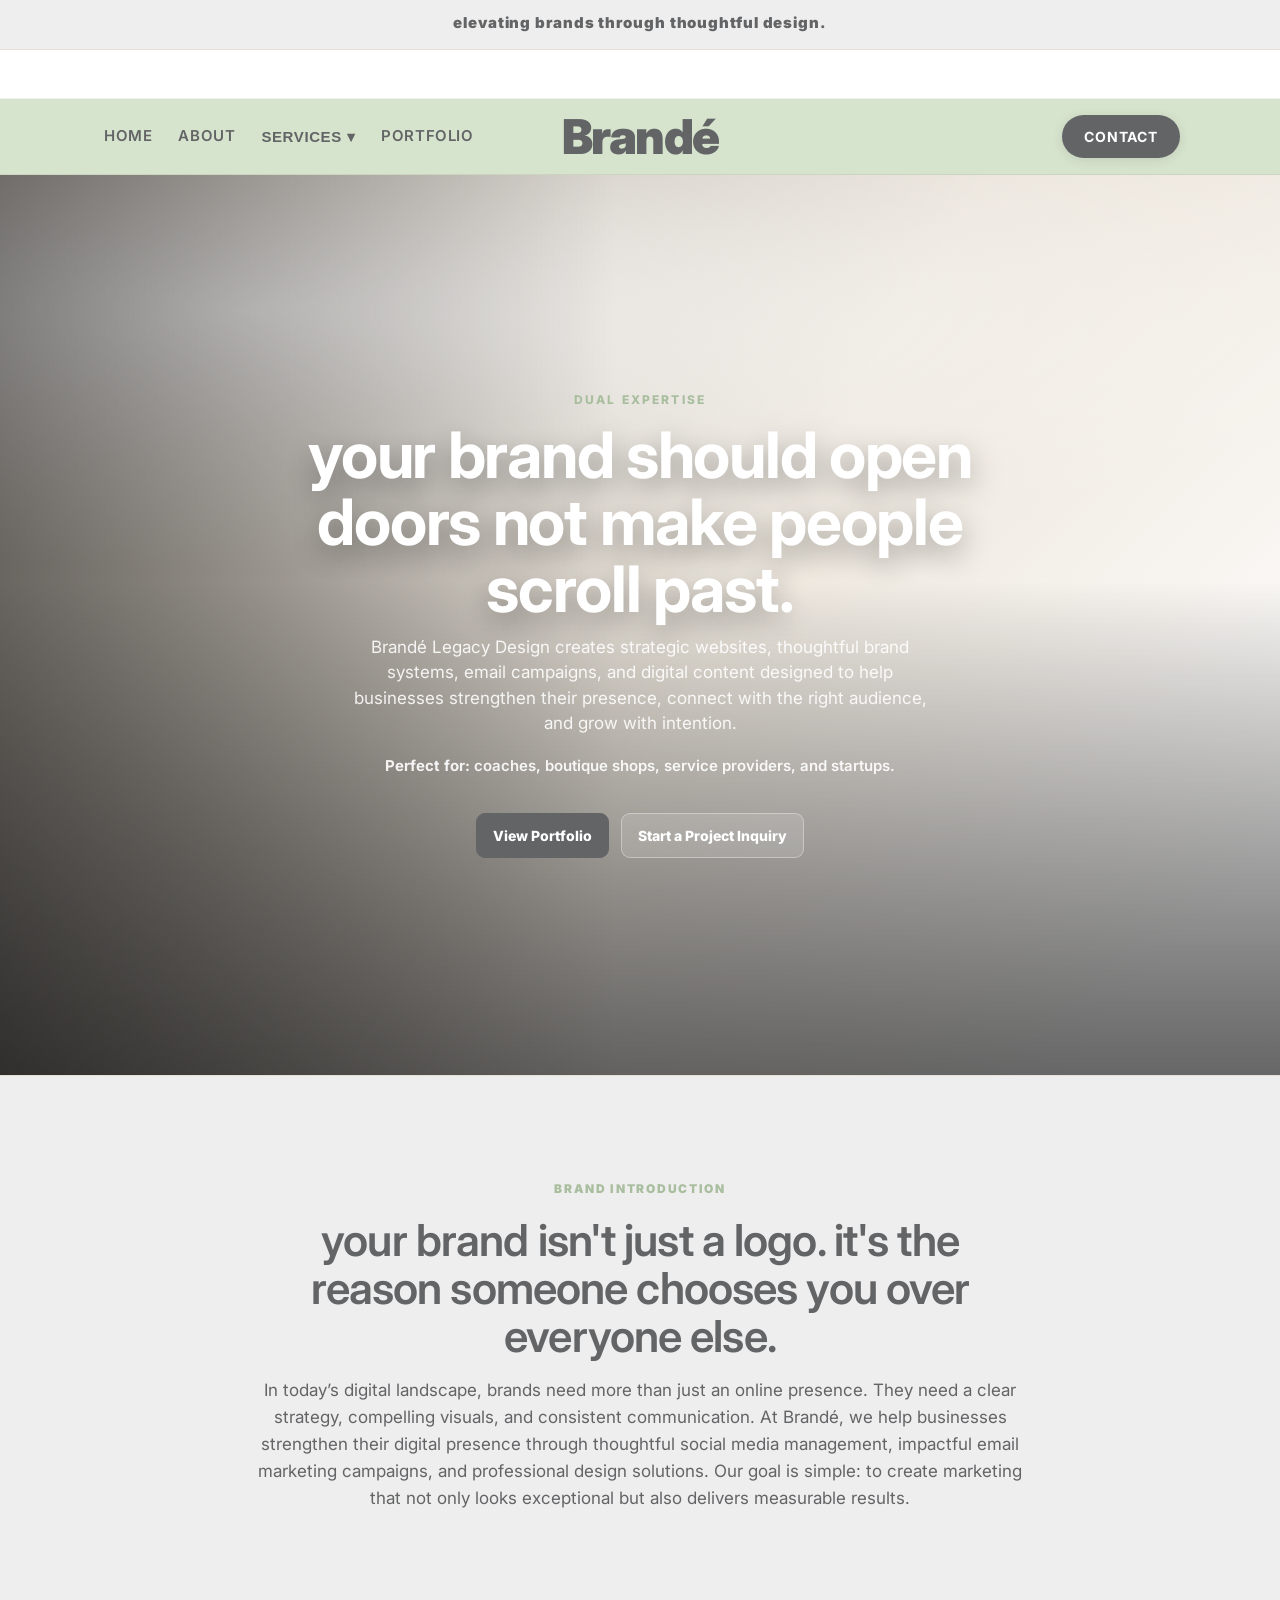
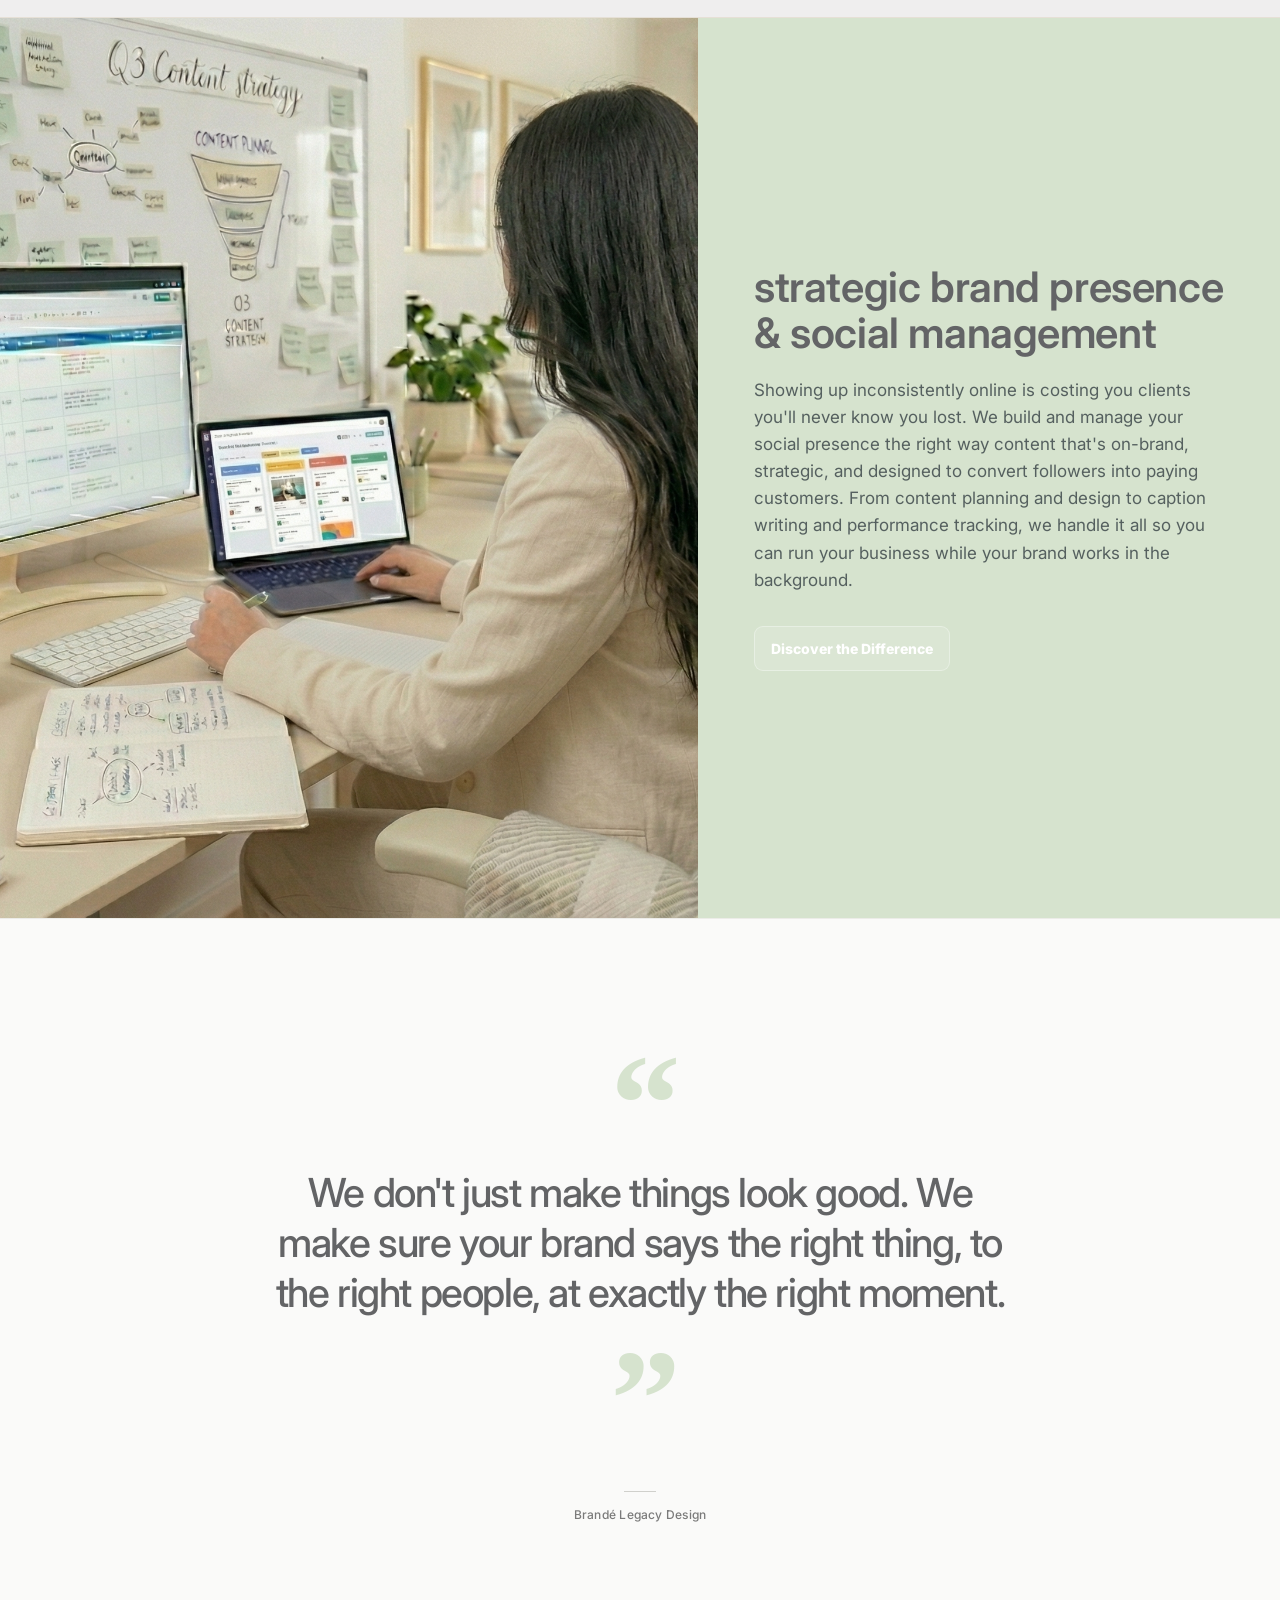
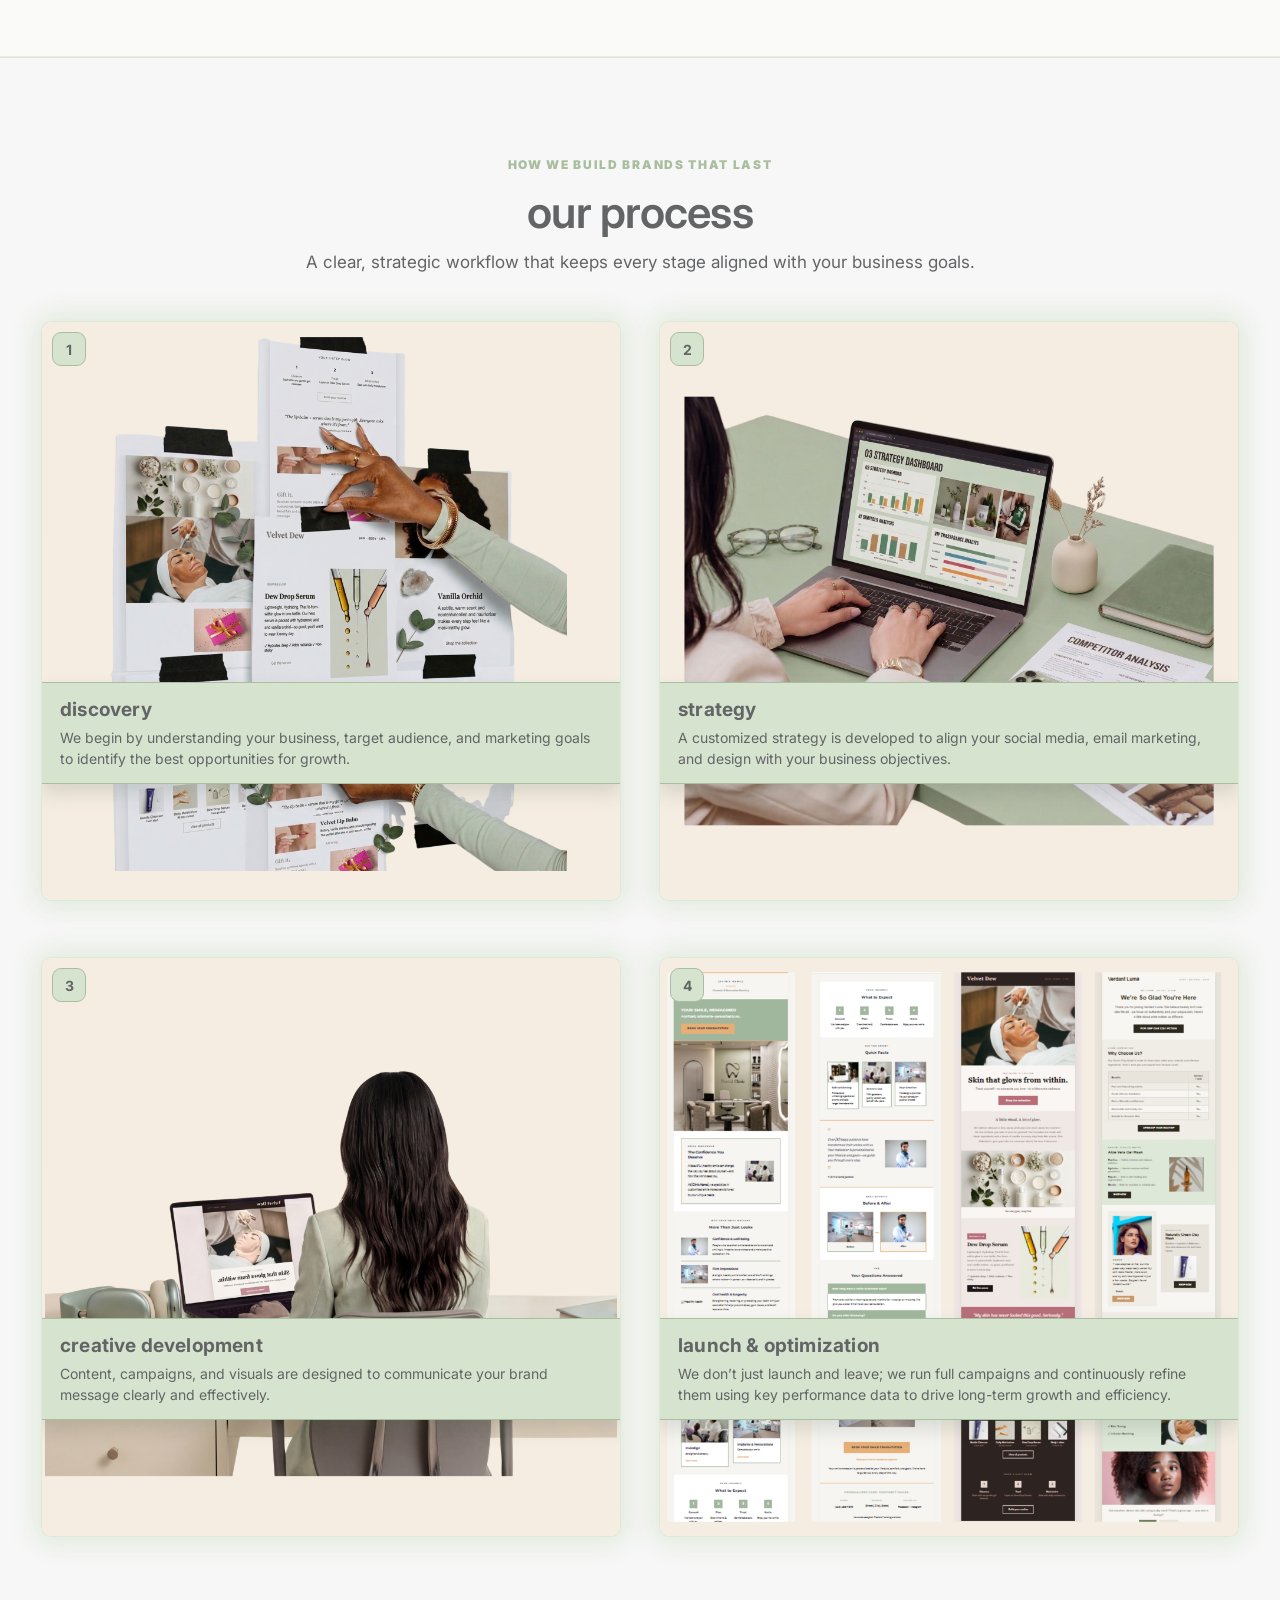
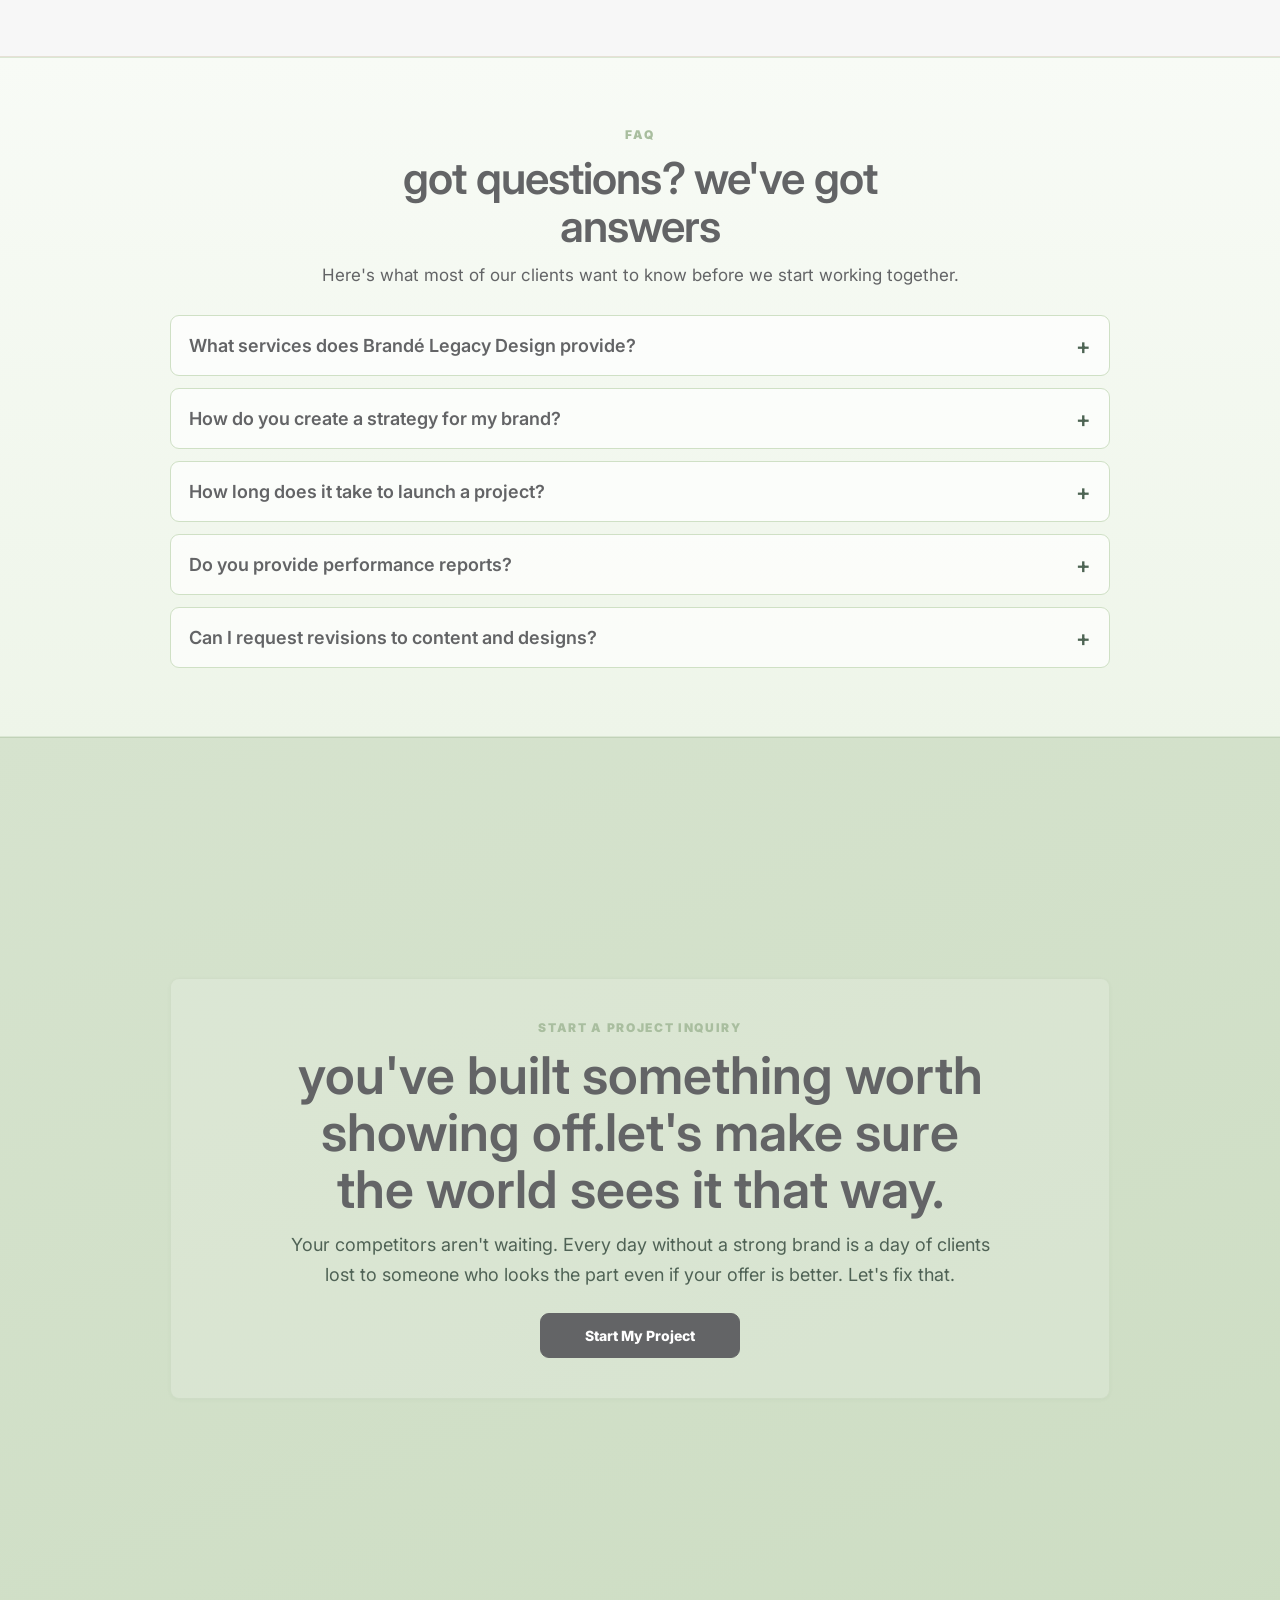
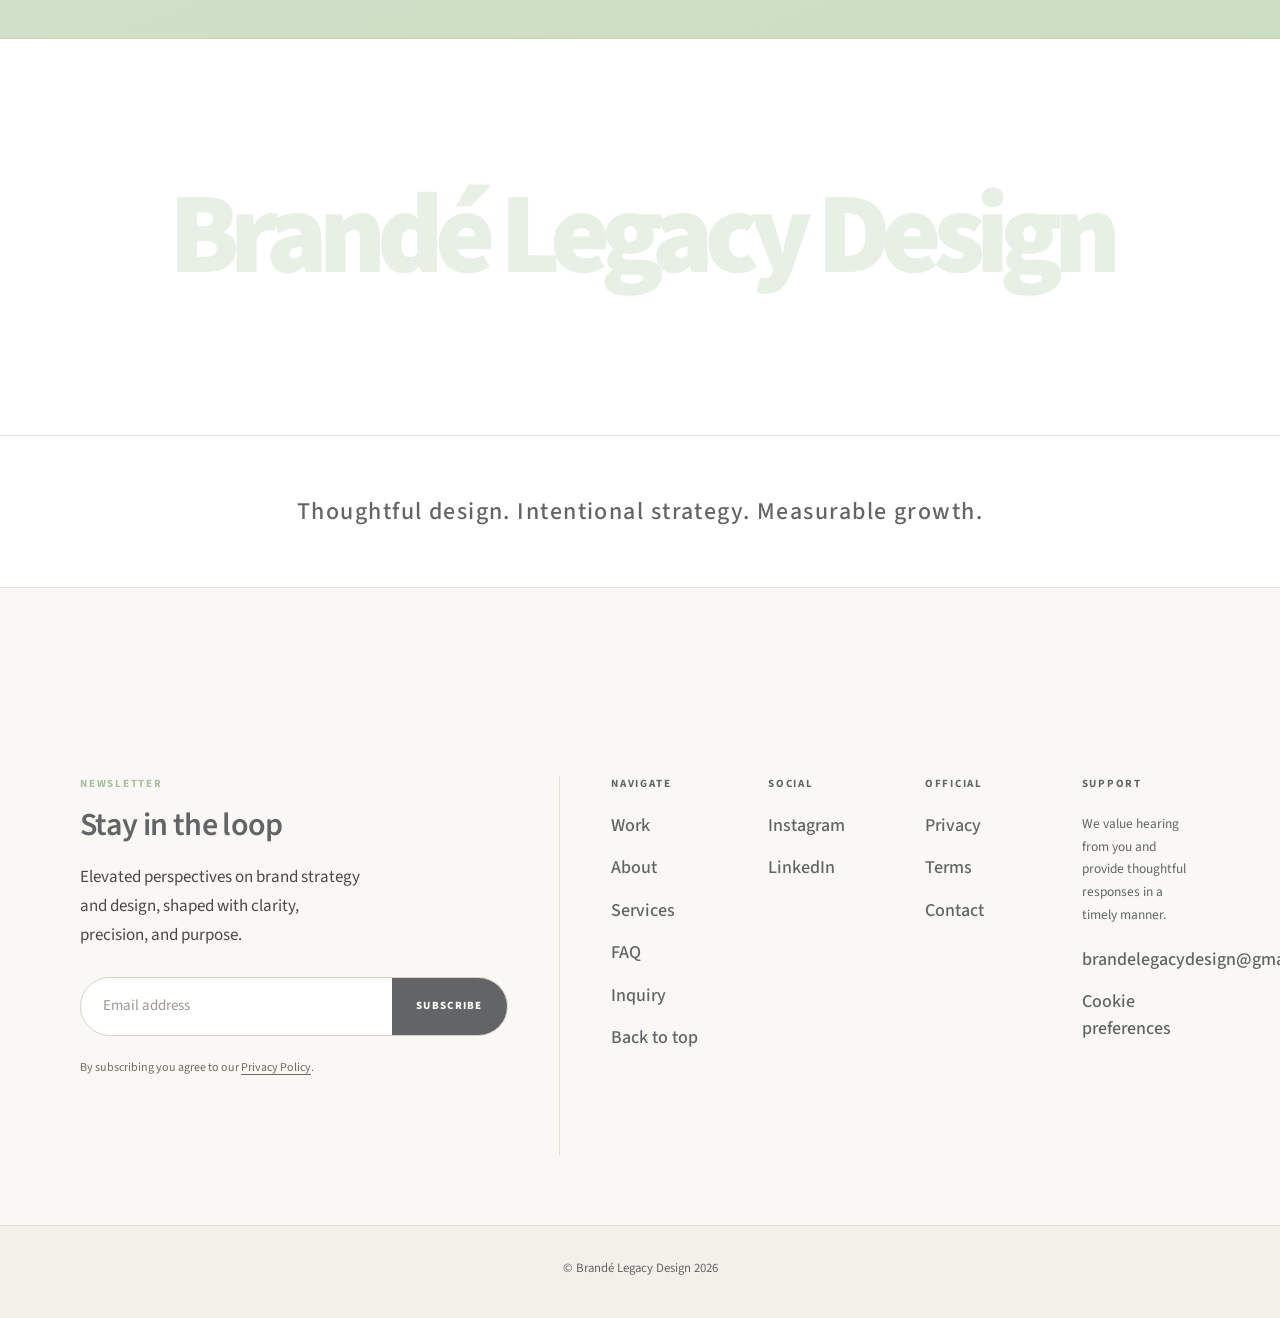
==== commit 18a4da0a: "updated" ====
--- a/index.html
+++ b/index.html
@@ -1303,7 +1303,7 @@
     <div class="headerPreNav" id="headerPreNav" style="--pre-hide:0">
       <div class="promoStrip">
         <div class="container">
-          <div class="promoText" style="text-transform: lowercase;">Helping Small Businesses Look Like the Brand They Were Always Meant to Be</div>
+          <div class="promoText" style="text-transform: lowercase;">Elevating Brands Through Thoughtful Design.</div>
         </div>
       </div>
       <div class="SpaceInBetween" aria-hidden="true">
@@ -1390,31 +1390,31 @@
         <div class="overlayRight">
           <div class="overlayPreviewGrid" aria-label="Images preview">
             <div class="overlayPreviewTile">
-              <div class="previewBadge" style="top:12px; left:12px;">Featured</div>
+              <!-- <div class="previewBadge" style="top:12px; left:12px;">Featured</div> -->
               <img
                 alt=""
                 loading="lazy"
-                src="images/"
+                src="images/email1.3.jpg"
                 style="object-position: 16% 50%;"
               />
             </div>
 
             <div class="overlayPreviewTile">
-              <div class="previewBadge" style="top:12px; left:12px;">New</div>
+              <!-- <div class="previewBadge" style="top:12px; left:12px;">New</div> -->
               <img
                 alt=""
                 loading="lazy"
-                src=""
+                src="images/Website2.jpg"
                 style="object-position: 48% 50%;"
               />
             </div>
 
             <div class="overlayPreviewTile">
-              <div class="previewBadge" style="top:12px; left:12px;">Limited</div>
+              <!-- <div class="previewBadge" style="top:12px; left:12px;">Limited</div> -->
               <img
                 alt=""
                 loading="lazy"
-                src=""
+                src="images/website3.1.jpg"
                 style="object-position: 74% 50%;"
               />
             </div>
@@ -1442,7 +1442,7 @@
                   <strong>Perfect for:</strong> coaches, boutique shops, service providers, and startups.
                 </p>
                 <p class="heroPricing">
-                  Signature Brand Starter <strong>starting from $1,500</strong> | Website Refresh <strong>starting from $2,500</strong>
+                  <!-- Signature Brand Starter <strong>starting from $1,500</strong> | Website Refresh <strong>starting from $2,500</strong> -->
                 </p>
                 <div class="heroActions">
                   <a class="btn btnPrimary" href="portfolio.html">View Portfolio</a>
@@ -1474,7 +1474,7 @@
         <div class="container">
           <div class="founderKicker">BRAND INTRODUCTION</div>
           <h2 class="sectionTitle" style="text-transform: lowercase;">
-            Your brand isn't just a logo. It's the reason someone chooses you over everyone else.          </h2>
+            Your brand isn't just a logo. It's the reason someone chooses you over everyone else. </h2>
           <p class="brandText">
             In today&rsquo;s digital landscape, brands need more than just an online presence. They need a clear strategy, compelling visuals, and consistent communication.
             At Brand&eacute;, we help businesses strengthen their digital presence through thoughtful social media management, impactful email marketing campaigns, and professional design solutions.
@@ -1581,7 +1581,7 @@
       </section>
 
       <!-- Client Testimonials -->
-      <section id="testimonials" aria-label="Client testimonials">
+      <!-- <section id="testimonials" aria-label="Client testimonials">
         <div class="container">
           <div class="testimonialsKicker">Client Love</div>
           <h2 class="sectionTitle" style="text-align:center; max-width:24ch; margin:0 auto 12px; text-transform:lowercase;">Results real clients talk about</h2>
@@ -1610,7 +1610,7 @@
             </div>
           </div>
         </div>
-      </section>
+      </section> -->
 
       <!-- FAQ -->
       <section id="faq" aria-label="Frequently asked questions">
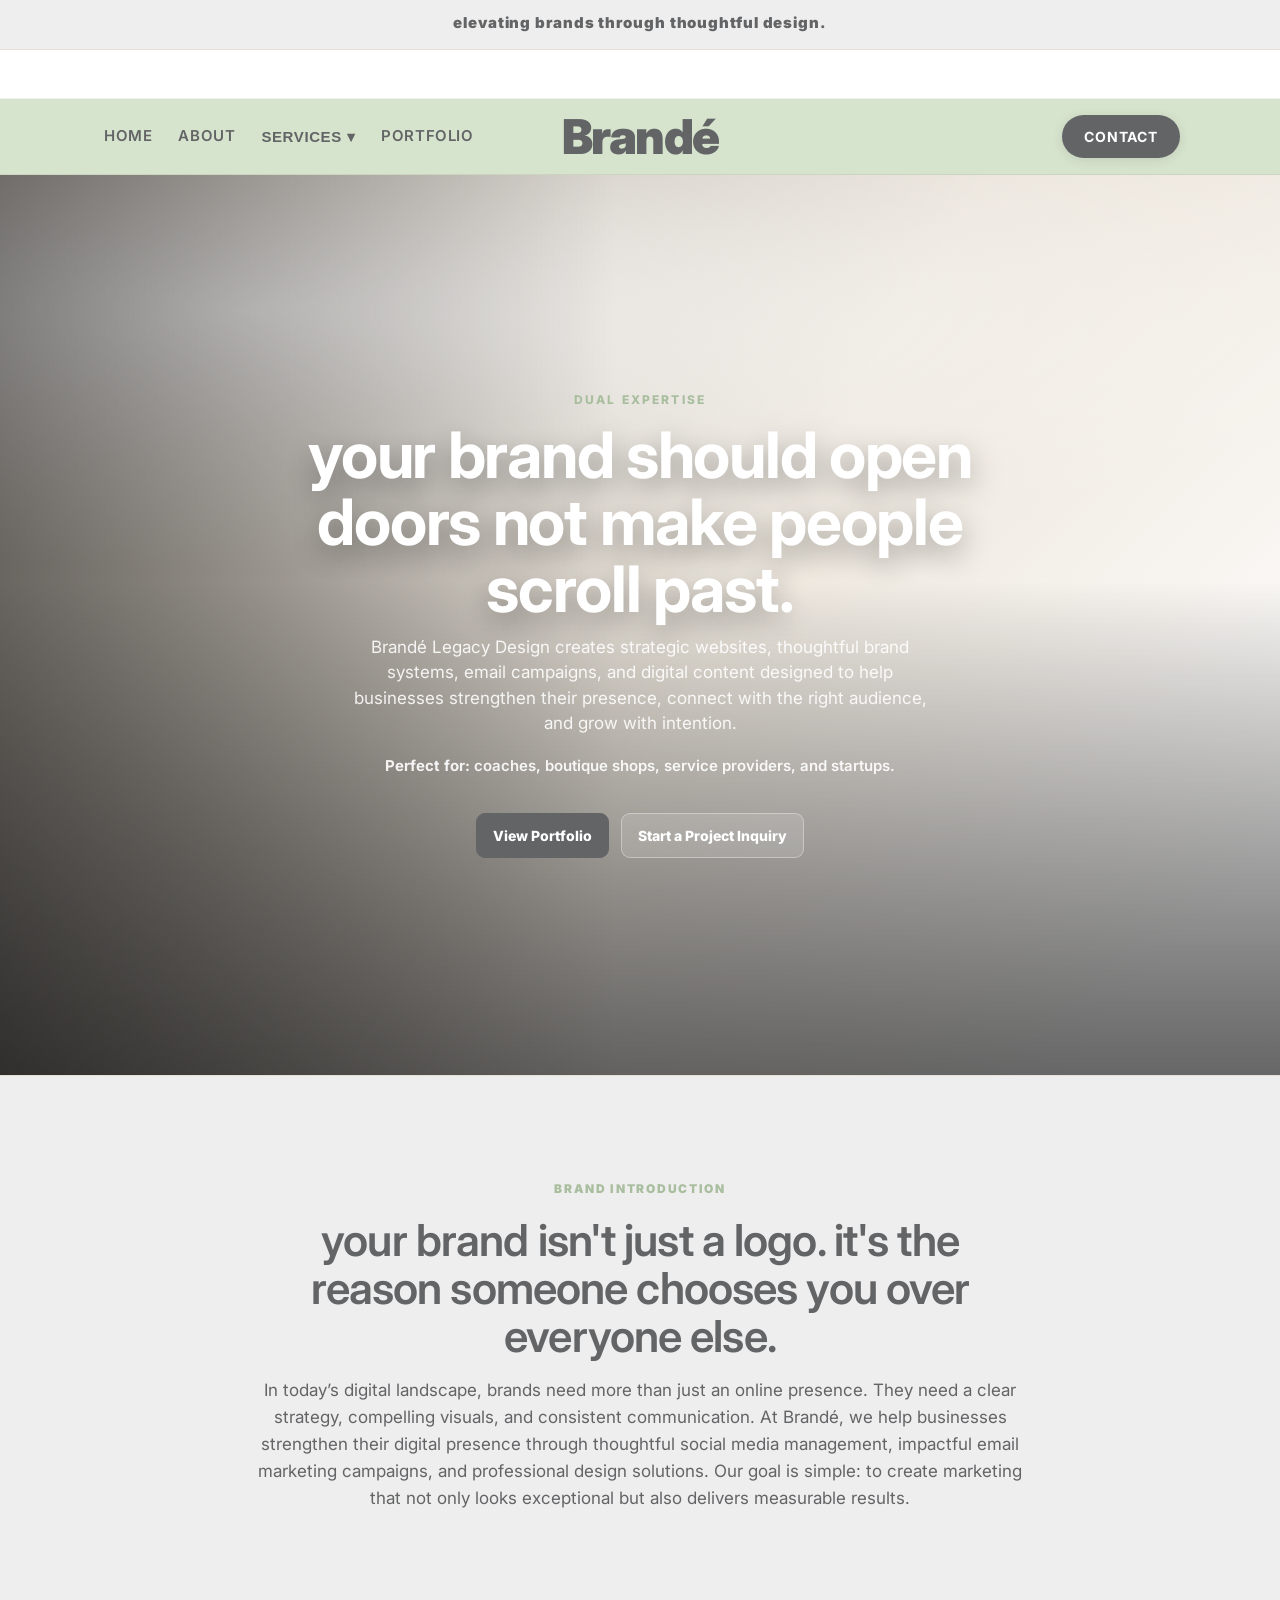
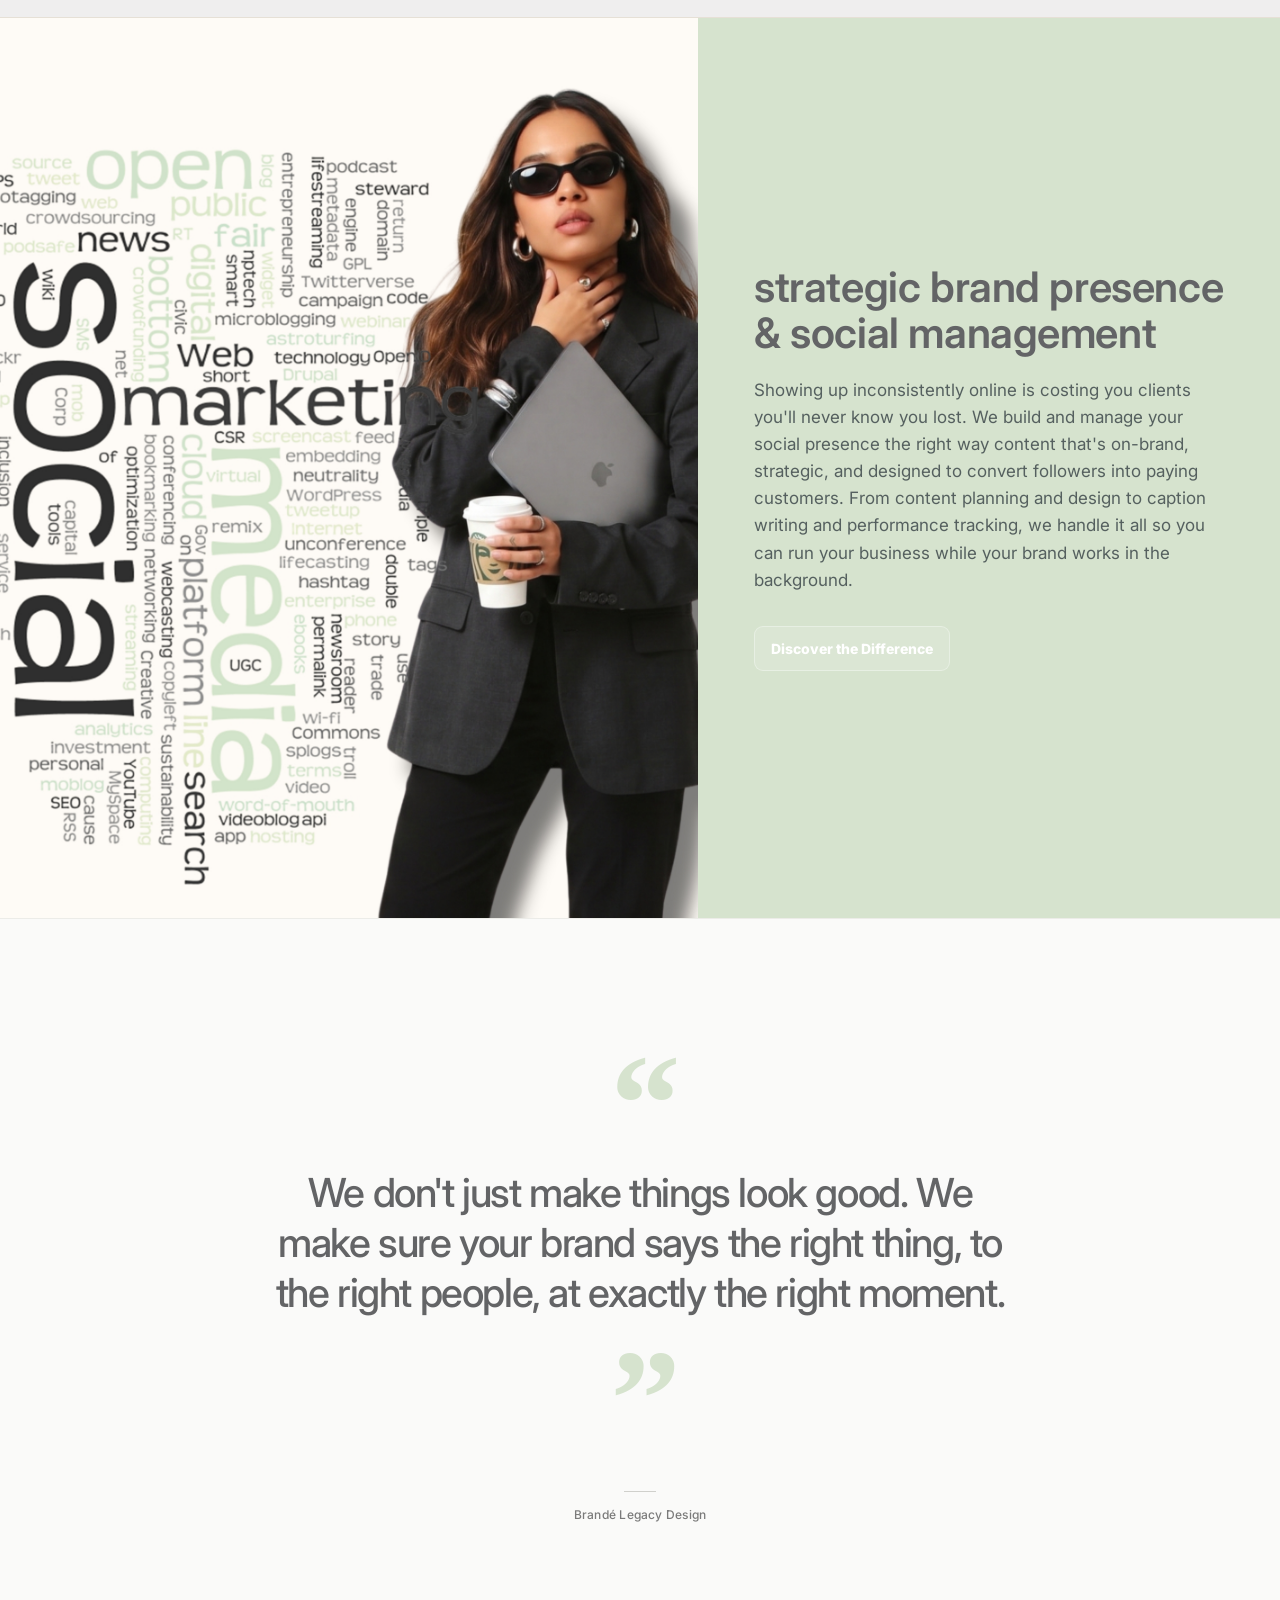
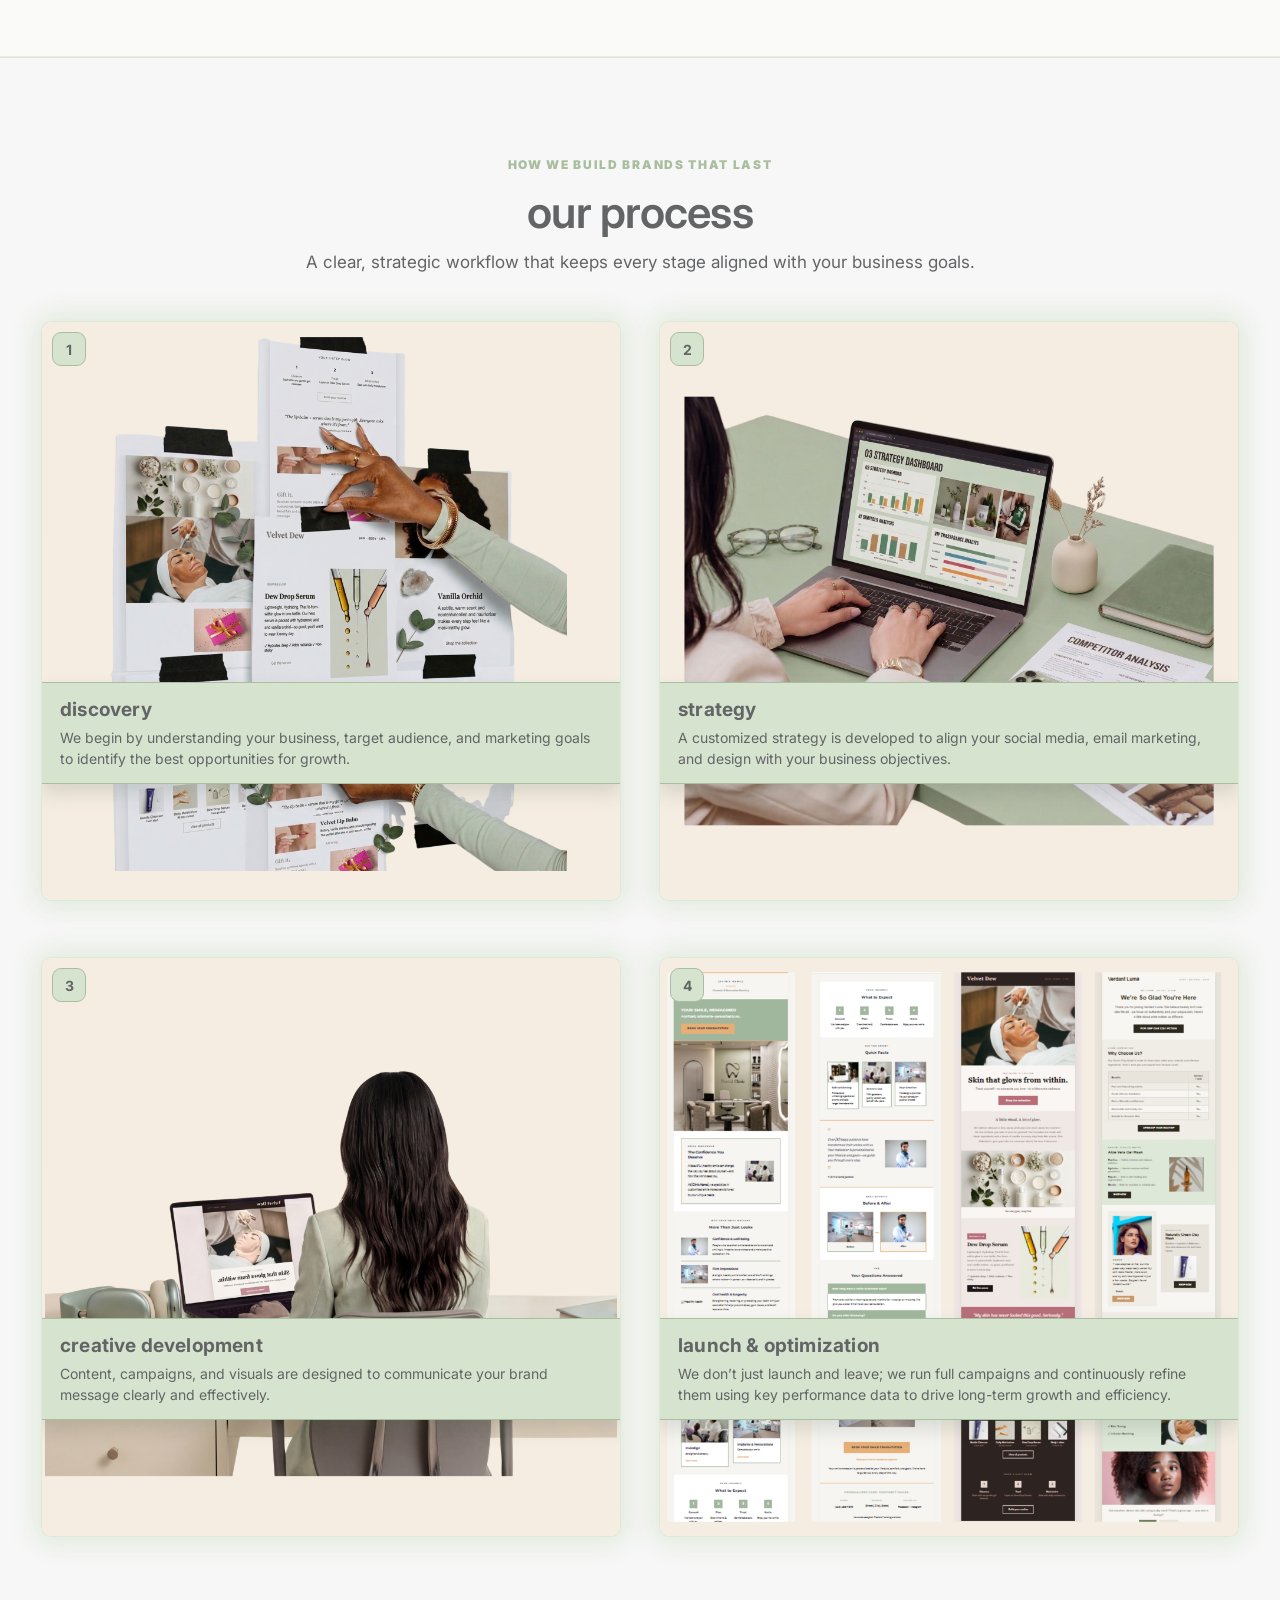
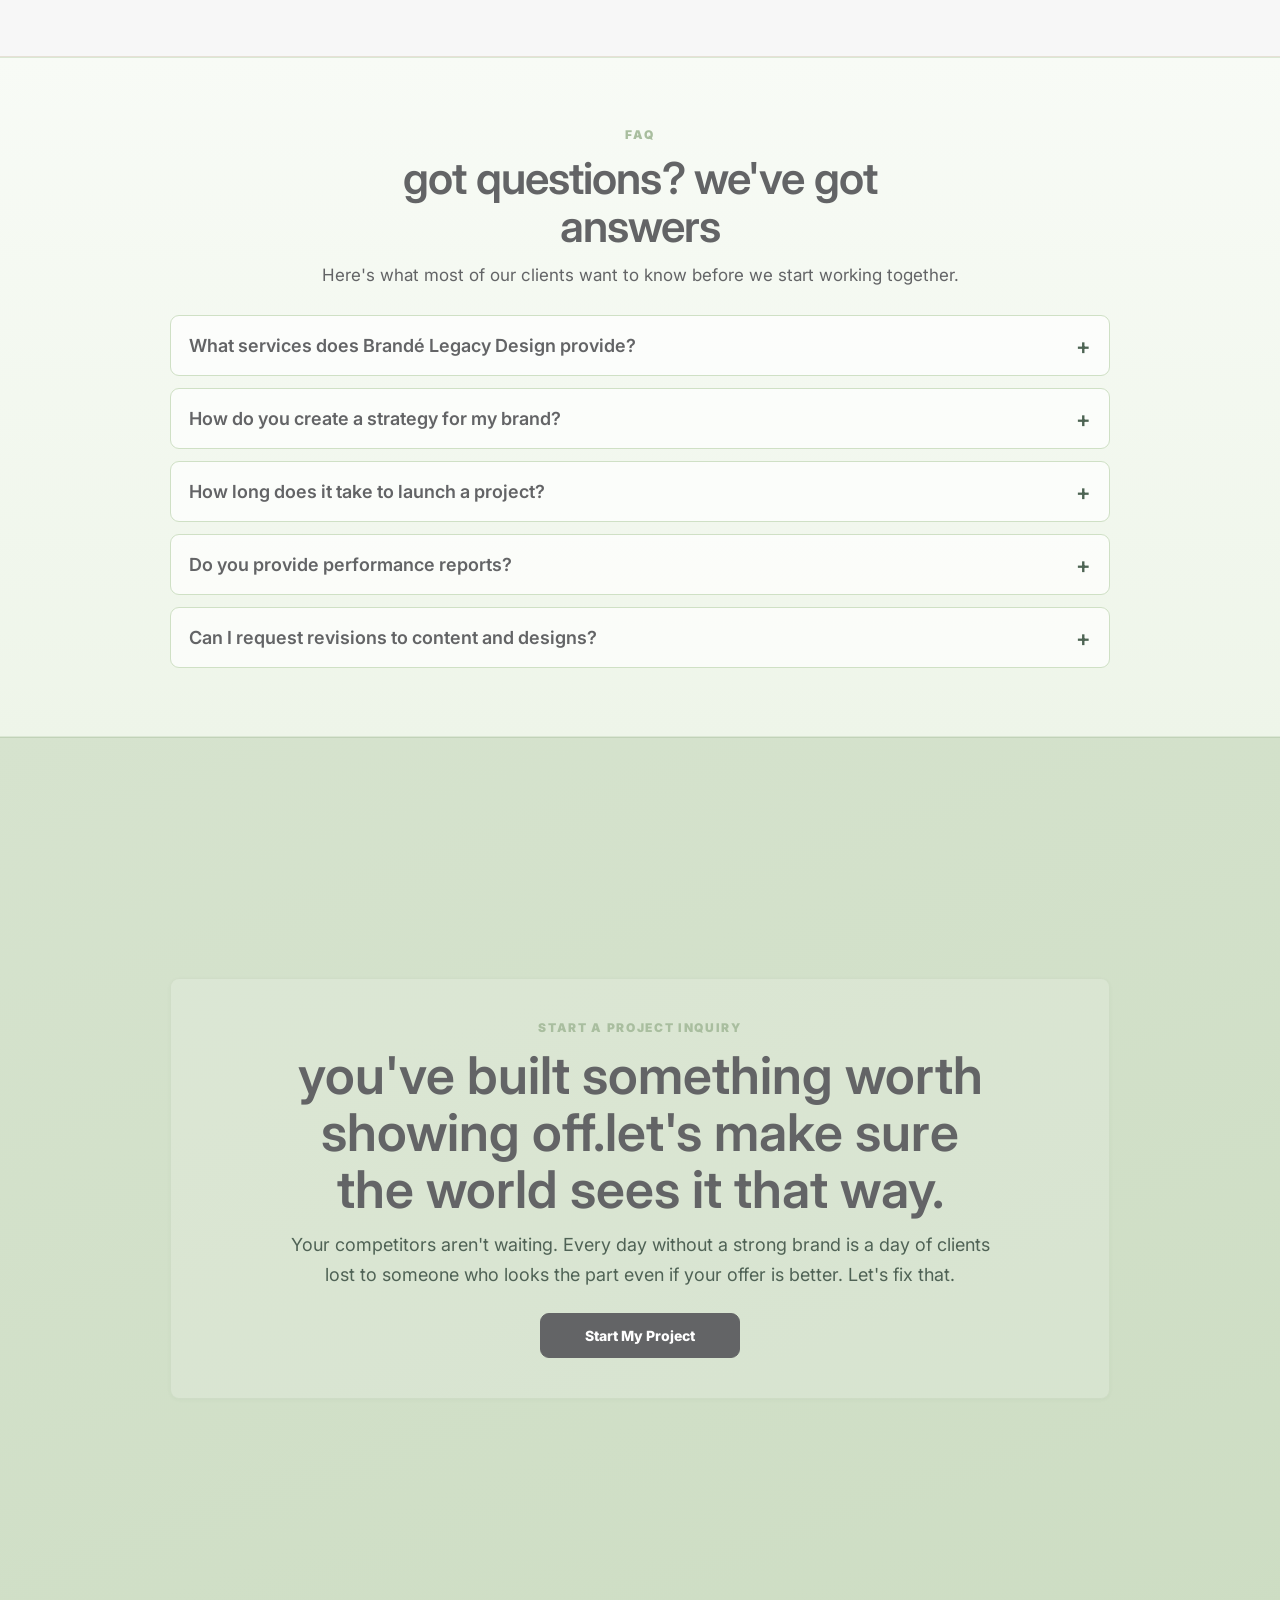
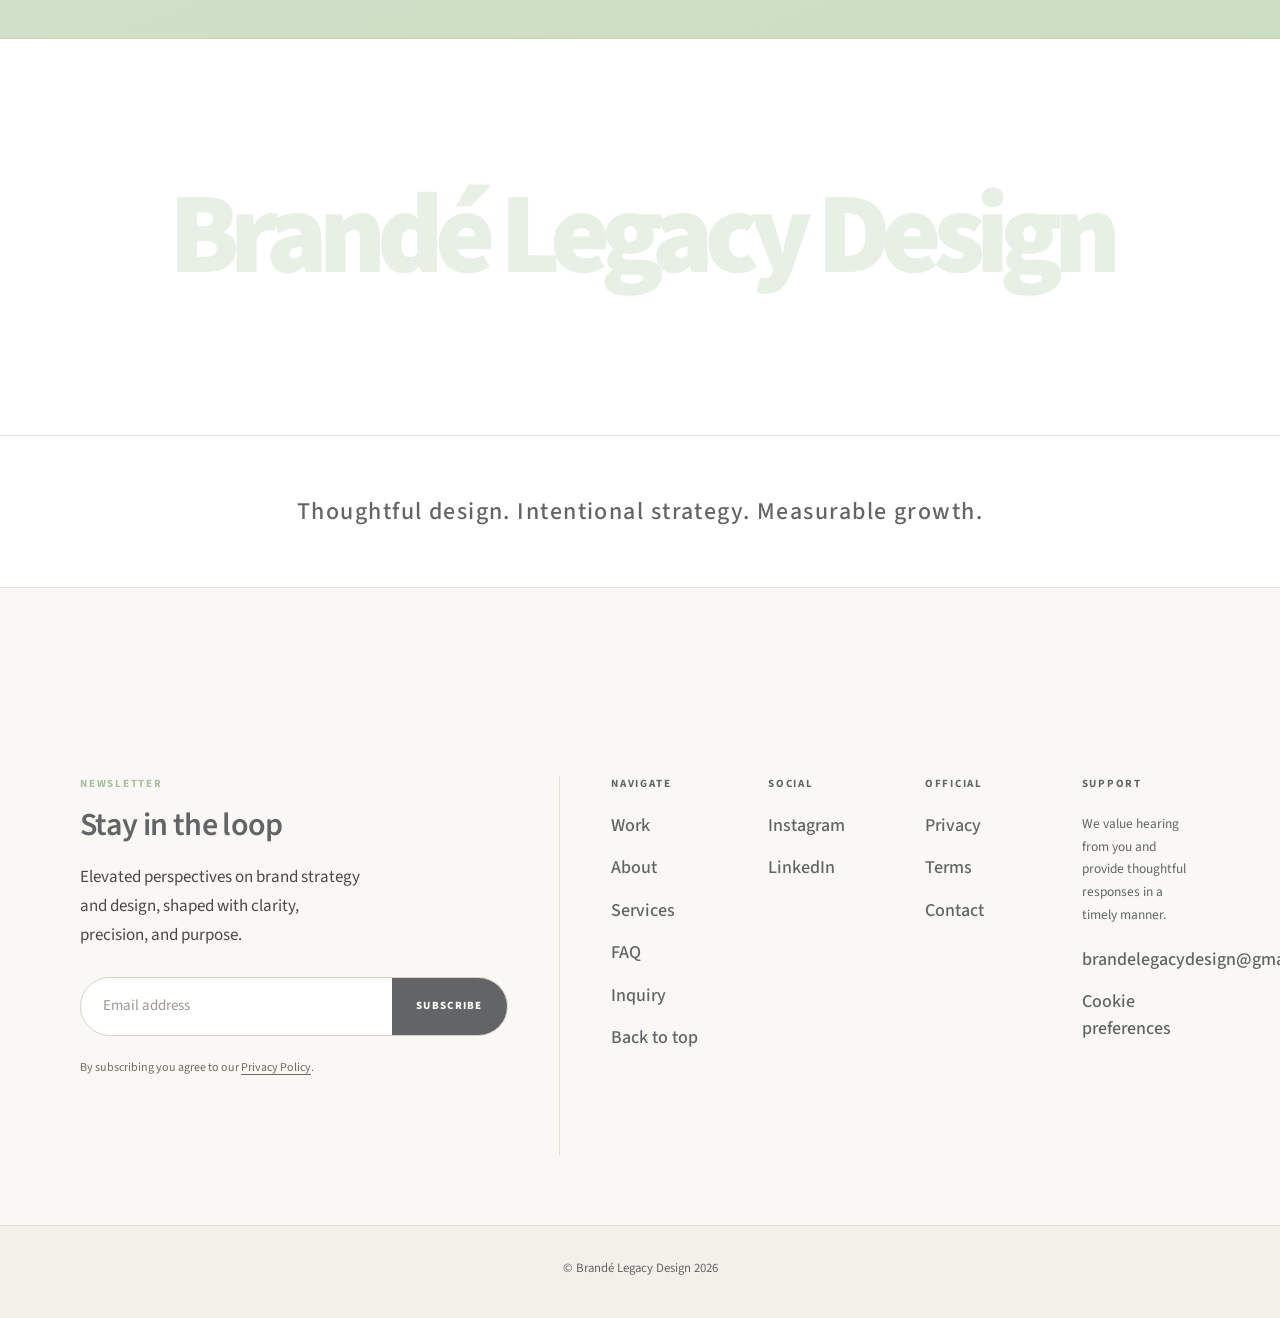
==== commit 5423c10b: "imagesupdate" ====
--- a/index.html
+++ b/index.html
@@ -1495,8 +1495,8 @@
                 aria-label="Switch between two brand photos"
                 aria-pressed="false"
               >
-                <img class="workflowImg workflowImgDefault" src="images/Home1.1.png" alt="Brand presence visual" loading="lazy" />
-                <img class="workflowImg workflowImgHover" src="images/Home1.2.png" alt="Alternate brand visual" loading="lazy" />
+                <img class="workflowImg workflowImgDefault" src="images/homecover1.jpg" alt="Brand presence visual" loading="lazy" />
+                <img class="workflowImg workflowImgHover" src="images/homecover1.jpg" alt="Alternate brand visual" loading="lazy" />
               </div>
               <!-- <p class="workflowVisualHint">Tap image to see alternate view</p> -->
             </div>
